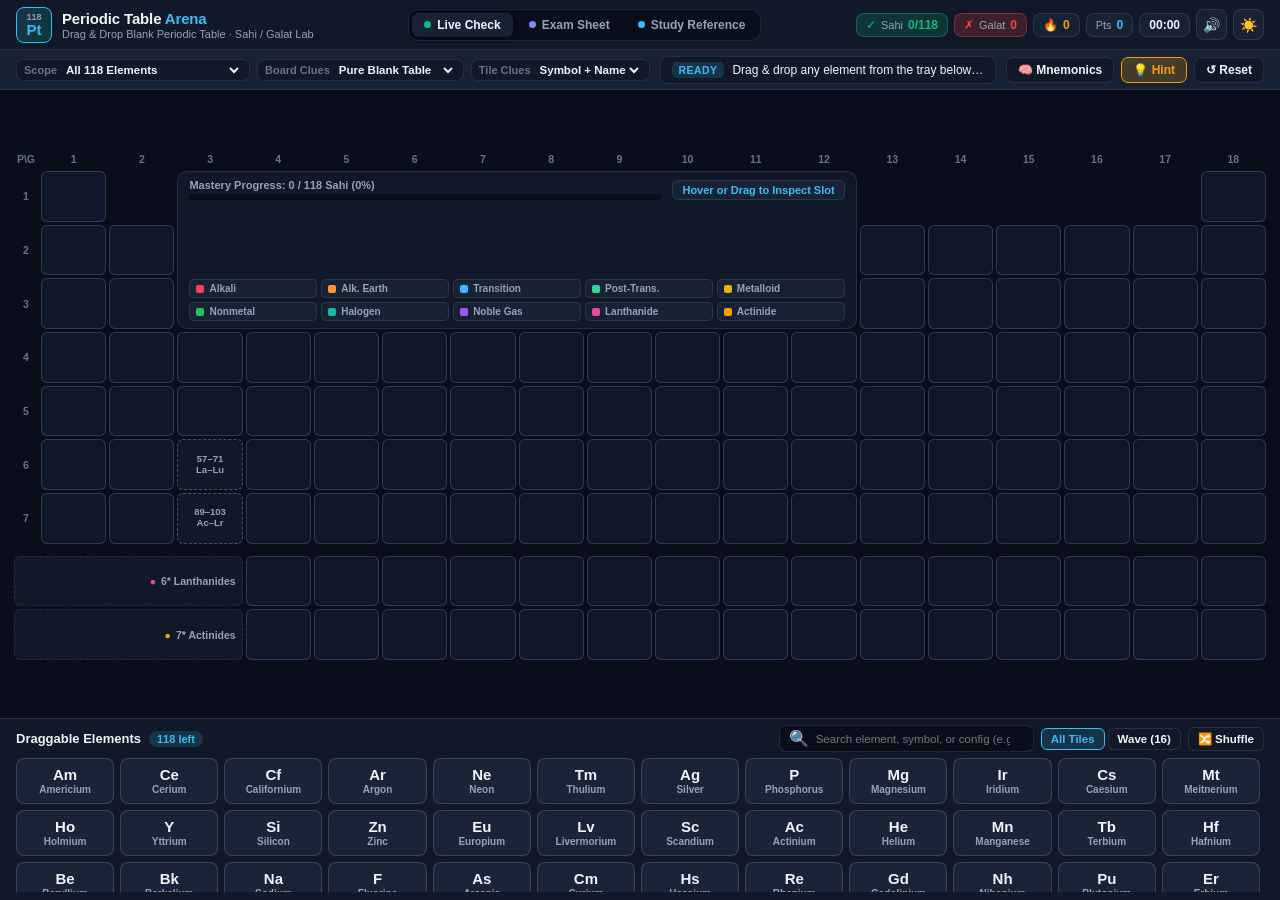
==== index.html @ cbb6634f "Add user-selected B-B-A-B Desi d-block mnemonics trainer and smart hints Co-authored-by: arena-agent" ====
<!DOCTYPE html>
<html lang="en" data-theme="dark">
<head>
  <meta charset="UTF-8" />
  <meta name="viewport" content="width=device-width, initial-scale=1.0" />
  <title>Periodic Table Arena — Drag &amp; Drop Chemistry Lab</title>
  <link rel="stylesheet" href="css/style.css" />
</head>
<body>
  <div class="app-shell">
    <!-- Top Navigation & Live Scoreboard -->
    <header class="topbar">
      <div class="brand">
        <div class="brand-icon" aria-hidden="true">
          <span class="atom-z">118</span>
          <span class="atom-sym">Pt</span>
        </div>
        <div class="brand-copy">
          <h1>Periodic Table <span>Arena</span></h1>
          <p>Drag &amp; Drop Blank Periodic Table · Sahi / Galat Lab</p>
        </div>
      </div>

      <!-- Mode Switcher -->
      <nav class="mode-tabs" role="tablist" aria-label="Game Mode">
        <button class="mode-tab active" data-mode="live" role="tab" aria-selected="true" title="Check Sahi or Galat immediately on every drop">
          <span class="dot live-dot"></span> Live Check
        </button>
        <button class="mode-tab" data-mode="exam" role="tab" aria-selected="false" title="Fill blank table freely first, then check all Sahi &amp; Galat together">
          <span class="dot exam-dot"></span> Exam Sheet
        </button>
        <button class="mode-tab" data-mode="study" role="tab" aria-selected="false" title="Explore complete Periodic Table, states of matter &amp; Bohr models">
          <span class="dot study-dot"></span> Study Reference
        </button>
      </nav>

      <!-- Live Telemetry & Settings -->
      <div class="stats-bar">
        <div class="stat-pill correct-pill" title="Correct placements (Sahi)">
          <span class="stat-icon">✓</span>
          <span class="stat-label">Sahi</span>
          <strong id="statCorrect">0/118</strong>
        </div>

        <button class="stat-pill wrong-pill" id="btnMistakes" type="button" title="Click to view your Galat (wrong) placement log">
          <span class="stat-icon">✗</span>
          <span class="stat-label">Galat</span>
          <strong id="statWrong">0</strong>
        </button>

        <div class="stat-pill streak-pill" title="Consecutive right drops">
          <span class="stat-icon">🔥</span>
          <strong id="statStreak">0</strong>
        </div>

        <div class="stat-pill score-pill" title="Current score">
          <span class="stat-label">Pts</span>
          <strong id="statScore">0</strong>
        </div>

        <div class="stat-pill timer-pill" title="Elapsed time">
          <strong id="statTimer">00:00</strong>
        </div>

        <button class="icon-btn" id="btnSound" type="button" title="Toggle Sound Effects" aria-label="Toggle Sound Effects">
          🔊
        </button>
        <button class="icon-btn" id="btnTheme" type="button" title="Switch Light / Dark Lab Theme" aria-label="Switch Theme">
          ☀️
        </button>
      </div>
    </header>

    <!-- Secondary Control & Sahi/Galat Live Diagnostic Strip -->
    <section class="control-strip" aria-label="Game Controls and Live Feedback">
      <!-- Game Customizers (Hidden in Study Mode) -->
      <div class="controls-left" id="playControls">
        <label class="compact-select">
          <span>Scope</span>
          <select id="scopeSelect">
            <option value="all">All 118 Elements</option>
            <option value="first20">First 20 (Z = 1–20)</option>
            <option value="first36">First 36 (Periods 1–4)</option>
            <option value="sp">s &amp; p Block (Main Group)</option>
            <option value="d">d-Block (Transition)</option>
            <option value="f">f-Block (Lanthanide/Actinide)</option>
          </select>
        </label>

        <label class="compact-select">
          <span>Board Clues</span>
          <select id="boardClueSelect">
            <option value="blank">Pure Blank Table</option>
            <option value="numbers">Show Atomic # (Z)</option>
            <option value="categories">Category Outlines</option>
          </select>
        </label>

        <label class="compact-select">
          <span>Tile Clues</span>
          <select id="tileClueSelect">
            <option value="both">Symbol + Name</option>
            <option value="symbol">Symbol Only</option>
            <option value="name">Name Only</option>
            <option value="config">Electron Config</option>
          </select>
        </label>
      </div>

      <!-- Study Mode Controls (Shown only in Study Mode) -->
      <div class="controls-left hidden" id="studyControls">
        <div class="block-pills" role="group" aria-label="Filter by orbital block">
          <button type="button" class="block-pill active" data-block="all">All Blocks</button>
          <button type="button" class="block-pill" data-block="s">s-block</button>
          <button type="button" class="block-pill" data-block="p">p-block</button>
          <button type="button" class="block-pill" data-block="d">d-block</button>
          <button type="button" class="block-pill" data-block="f">f-block</button>
        </div>

        <div class="temp-control">
          <label for="tempSlider">Temp: <strong id="tempReadout">298 K (25 °C)</strong></label>
          <input type="range" id="tempSlider" min="0" max="6000" value="298" step="10" />
          <button type="button" class="chip-btn" id="btnResetTemp" title="Reset to standard room temperature (298 K)">STP</button>
        </div>
      </div>

      <!-- Live Sahi / Galat Feedback Banner -->
      <div class="feedback-banner neutral" id="feedbackBanner" role="status" aria-live="polite">
        <span class="feedback-badge" id="feedbackBadge">READY</span>
        <span class="feedback-text" id="feedbackText">
          Drag &amp; drop any element from the tray below into its correct slot on the blank Periodic Table!
        </span>
        <button type="button" class="feedback-action hidden" id="btnFeedbackInspect">Inspect Atom ↗</button>
      </div>

      <!-- Action Buttons -->
      <div class="controls-right">
        <button type="button" class="action-btn check-btn hidden" id="btnCheckExam">
          ✓ Check Sahi / Galat <span id="unverifiedCount">(0)</span>
        </button>
        <button type="button" class="action-btn ghost-btn" id="btnMnemonics" title="Open Desi Hinglish Mnemonics Trainer (Shortcut: M)">
          🧠 Mnemonics
        </button>
        <button type="button" class="action-btn hint-btn" id="btnHint" title="Highlight target slot for selected or next element (Shortcut: H)">
          💡 Hint
        </button>
        <button type="button" class="action-btn ghost-btn" id="btnReset" title="Reset current challenge">
          ↺ Reset
        </button>
      </div>
    </section>

    <!-- Main Periodic Table Canvas -->
    <main class="board-wrapper">
      <div class="periodic-scroll">
        <div class="periodic-grid" id="periodicGrid" aria-label="Periodic Table of Elements">
          <!-- Dynamically populated by js/app.js with Group/Period axes, Valley HUD Legend, and 118 element slots -->
        </div>
      </div>
    </main>

    <!-- Bottom Draggable Element Dock -->
    <section class="tray-dock" id="trayDock" aria-label="Draggable Elements Tray">
      <div class="tray-header">
        <div class="tray-title-group">
          <h2>Draggable Elements</h2>
          <span class="remaining-pill" id="remainingCount">118 left</span>
          <span class="selected-indicator hidden" id="selectedTileBanner"></span>
        </div>

        <div class="tray-tools">
          <div class="search-box">
            <span class="search-icon" aria-hidden="true">🔍</span>
            <input
              type="search"
              id="traySearch"
              placeholder="Search element, symbol, or config (e.g. Na, Iron, 3s¹)..."
              autocomplete="off"
            />
          </div>

          <div class="deck-toggle" role="group" aria-label="Tray display mode">
            <button type="button" class="chip-btn active" id="btnDeckAll" title="Show all remaining unplaced tiles">All Tiles</button>
            <button type="button" class="chip-btn" id="btnDeckWave" title="Focus on 16 tiles at a time">Wave (16)</button>
          </div>

          <button type="button" class="chip-btn" id="btnShuffle" title="Shuffle element tiles randomly">
            🔀 Shuffle
          </button>
        </div>
      </div>

      <div class="tray-tiles" id="trayTiles">
        <!-- Draggable element cards rendered here -->
      </div>
    </section>
  </div>

  <!-- Quick Slot Input Popover (when clicking a blank cell directly) -->
  <div class="slot-quick-input hidden" id="slotQuickModal">
    <form id="slotQuickForm" autocomplete="off">
      <div class="quick-header">
        <strong id="slotQuickTitle">Period 1 · Group 1</strong>
        <button type="button" class="close-mini" id="btnCloseQuick" aria-label="Close">×</button>
      </div>
      <div class="quick-row">
        <input type="text" id="slotQuickField" placeholder="Type symbol or name (e.g. Na)" maxlength="20" />
        <button type="submit" class="quick-submit">Place</button>
      </div>
      <small class="quick-hint">Or drag/click any element tile from the tray below</small>
    </form>
  </div>

  <!-- Element Inspector Modal (with SVG Bohr Electron Model) -->
  <div class="modal-backdrop hidden" id="inspectorBackdrop" role="dialog" aria-modal="true" aria-labelledby="inspName">
    <div class="modal-card inspector-card">
      <button type="button" class="modal-close" id="btnCloseInspector" aria-label="Close Inspector">×</button>
      <div class="inspector-grid">
        <div class="bohr-panel">
          <div class="element-hero-badge" id="inspBadge">
            <span class="hero-z" id="inspZ">11</span>
            <strong class="hero-sym" id="inspSym">Na</strong>
            <span class="hero-mass" id="inspMass">22.990</span>
          </div>
          <div class="bohr-svg-wrap" id="bohrContainer" aria-label="Bohr Atomic Shell Diagram"></div>
          <div class="shells-pill" id="inspShells">Shells: 2 · 8 · 1</div>
        </div>

        <div class="details-panel">
          <div class="cat-tag" id="inspCategory">Alkali Metal</div>
          <h2 id="inspName">Sodium</h2>
          <p class="insp-fact" id="inspFact"></p>
          <div class="insp-mnem-box hidden" id="inspMnemonic"></div>

          <dl class="specs-grid">
            <div><dt>Atomic Number (Z)</dt><dd id="specZ">11</dd></div>
            <div><dt>Atomic Mass</dt><dd id="specMass">22.990 u</dd></div>
            <div><dt>Period &amp; Group</dt><dd id="specPG">Period 3, Group 1</dd></div>
            <div><dt>Orbital Block</dt><dd id="specBlock">s-block</dd></div>
            <div><dt>Electron Config</dt><dd id="specConfig" class="mono">[Ne] 3s¹</dd></div>
            <div><dt>Standard State</dt><dd id="specPhase">Solid</dd></div>
            <div><dt>Melting / Boiling</dt><dd id="specMeltBoil">371 K / 1156 K</dd></div>
            <div><dt>Electronegativity</dt><dd id="specEN">0.93 · Discovered 1807</dd></div>
          </dl>
        </div>
      </div>
    </div>
  </div>

  <!-- Mistake History Modal ("Galat Sahi Log") -->
  <div class="modal-backdrop hidden" id="mistakesBackdrop" role="dialog" aria-modal="true" aria-labelledby="mistakesTitle">
    <div class="modal-card mistakes-card">
      <button type="button" class="modal-close" id="btnCloseMistakes" aria-label="Close Mistake Log">×</button>
      <h2 id="mistakesTitle">Galat Placement Review Log</h2>
      <p class="modal-sub">Review every wrong attempt alongside the element’s true Periodic Table position.</p>
      <div class="mistakes-list" id="mistakesList"></div>
    </div>
  </div>

  <!-- Challenge Completion Modal -->
  <div class="modal-backdrop hidden" id="winBackdrop" role="dialog" aria-modal="true" aria-labelledby="winTitle">
    <div class="modal-card win-card">
      <button type="button" class="modal-close" id="btnCloseWin" aria-label="Close Summary">×</button>
      <div class="win-badge">🏆 CHALLENGE COMPLETE!</div>
      <h2 id="winTitle">Shandar! Periodic Table Mastered!</h2>
      <p class="modal-sub" id="winSubtitle">You placed every single target element accurately.</p>
      <div class="win-metrics">
        <div><span>Final Score</span><strong id="winScore">0</strong></div>
        <div><span>Accuracy</span><strong id="winAccuracy">100%</strong></div>
        <div><span>Sahi / Galat</span><strong id="winRatio">20 / 0</strong></div>
        <div><span>Time Taken</span><strong id="winTime">01:24</strong></div>
      </div>
      <div class="win-actions">
        <button type="button" class="action-btn check-btn" id="btnPlayAgain">↻ Play Again</button>
        <button type="button" class="action-btn ghost-btn" id="btnExploreAfterWin">🔬 Explore in Study Mode</button>
      </div>
    </div>
  </div>

  <!-- Desi Mnemonics Trainer Modal -->
  <div class="modal-backdrop hidden" id="mnemonicsBackdrop" role="dialog" aria-modal="true" aria-labelledby="mnemonicsTitle">
    <div class="modal-card mnemonics-card">
      <button type="button" class="modal-close" id="btnCloseMnemonics" aria-label="Close Mnemonics">×</button>
      <div class="mnem-header">
        <div>
          <h2 id="mnemonicsTitle" style="margin:0;font-size:20px">🧠 Desi Periodic Table Mnemonics</h2>
          <p class="modal-sub" style="margin:3px 0 0">Click any chip to inspect its Bohr model, or toggle Self-Test to quiz symbols word-by-word!</p>
        </div>
        <div class="mnem-header-actions">
          <button type="button" class="chip-btn" id="btnMnemSelfTest" title="Hide symbols and click chips to flip &amp; test yourself!">
            🙈 Self-Test
          </button>
          <button type="button" class="action-btn check-btn" id="btnPracticeBlock">🎯 Practice d-Block Now</button>
        </div>
      </div>

      <div class="mnem-tabs" role="tablist">
        <button type="button" class="block-pill active" data-mnem-tab="d">d-Block (Row-wise 3d–6d)</button>
        <button type="button" class="block-pill" data-mnem-tab="d_groups">d-Block (Column G3–G12)</button>
        <button type="button" class="block-pill" data-mnem-tab="sp">s &amp; p Block (Groups 1–18)</button>
        <button type="button" class="block-pill" data-mnem-tab="f">f-Block (Lanthanide &amp; Actinide)</button>
      </div>

      <div class="mnem-body" id="mnemonicsBody"></div>
    </div>
  </div>

  <script src="js/elements-data.js"></script>
  <script src="js/mnemonics-data.js"></script>
  <script src="js/sound.js"></script>
  <script src="js/app.js"></script>
</body>
</html>
---- css/style.css ----
/* ==========================================================================
   Periodic Table Arena — Modern Scientific Lab Design System
   Supports Dark Lab Theme & Light Classroom Worksheet Theme
   ========================================================================== */

:root,
[data-theme="dark"] {
  --bg-app: #090e1a;
  --bg-surface: #111827;
  --bg-elevated: #182235;
  --bg-slot: #0f172a;
  --bg-slot-hover: #1a2742;
  --bg-slot-locked: rgba(15, 23, 42, 0.42);
  --bg-tile: #192438;
  --bg-tile-hover: #22314c;

  --text-primary: #f1f5f9;
  --text-secondary: #94a3b8;
  --text-muted: #64748b;

  --border-subtle: rgba(148, 163, 184, 0.16);
  --border-slot: rgba(148, 163, 184, 0.25);
  --border-strong: rgba(148, 163, 184, 0.42);

  --accent: #38bdf8;
  --accent-soft: rgba(56, 189, 248, 0.16);
  --correct: #10b981;
  --correct-soft: rgba(16, 185, 129, 0.18);
  --wrong: #ef4444;
  --wrong-soft: rgba(239, 68, 68, 0.2);
  --warning: #f59e0b;
  --warning-soft: rgba(245, 158, 11, 0.2);
  --exam: #818cf8;
  --exam-soft: rgba(129, 140, 248, 0.2);

  --shadow-sm: 0 2px 8px rgba(0, 0, 0, 0.28);
  --shadow-lg: 0 20px 50px rgba(0, 0, 0, 0.58);
}

[data-theme="light"] {
  --bg-app: #f1f5f9;
  --bg-surface: #ffffff;
  --bg-elevated: #f8fafc;
  --bg-slot: #ffffff;
  --bg-slot-hover: #e0f2fe;
  --bg-slot-locked: rgba(226, 232, 240, 0.55);
  --bg-tile: #ffffff;
  --bg-tile-hover: #f0f9ff;

  --text-primary: #0f172a;
  --text-secondary: #475569;
  --text-muted: #64748b;

  --border-subtle: rgba(15, 23, 42, 0.1);
  --border-slot: rgba(15, 23, 42, 0.22);
  --border-strong: rgba(15, 23, 42, 0.38);

  --accent: #0284c7;
  --accent-soft: rgba(2, 132, 199, 0.13);
  --correct: #059669;
  --correct-soft: rgba(5, 150, 105, 0.15);
  --wrong: #dc2626;
  --wrong-soft: rgba(220, 38, 38, 0.15);
  --warning: #d97706;
  --warning-soft: rgba(217, 119, 6, 0.16);
  --exam: #4f46e5;
  --exam-soft: rgba(79, 70, 229, 0.14);

  --shadow-sm: 0 2px 6px rgba(15, 23, 42, 0.08);
  --shadow-lg: 0 20px 45px rgba(15, 23, 42, 0.18);
}

/* Category Color Variables */
:root {
  --cat-alkali-metal: #f43f5e;
  --cat-alkaline-earth: #fb923c;
  --cat-transition-metal: #38bdf8;
  --cat-post-transition: #34d399;
  --cat-metalloid: #eab308;
  --cat-nonmetal: #22c55e;
  --cat-halogen: #14b8a6;
  --cat-noble-gas: #a855f7;
  --cat-lanthanide: #ec4899;
  --cat-actinide: #f59e0b;
}

*,
*::before,
*::after {
  box-sizing: border-box;
}

html,
body {
  margin: 0;
  padding: 0;
  height: 100%;
  font-family: -apple-system, BlinkMacSystemFont, "Segoe UI", Roboto, "Helvetica Neue", Arial, sans-serif;
  background: var(--bg-app);
  color: var(--text-primary);
  -webkit-font-smoothing: antialiased;
}

button,
select,
input {
  font-family: inherit;
  color: inherit;
}

.hidden {
  display: none !important;
}

.mono {
  font-family: "SF Mono", "Cascadia Code", "Fira Code", Consolas, monospace;
}

/* ==========================================================================
   Main App Viewport Shell (Fits 100vh cleanly on Desktop)
   ========================================================================== */

.app-shell {
  display: flex;
  flex-direction: column;
  height: 100vh;
  max-height: 100vh;
  overflow: hidden;
}

/* Top Bar */
.topbar {
  display: flex;
  align-items: center;
  justify-content: space-between;
  gap: 12px;
  padding: 6px 16px;
  background: var(--bg-surface);
  border-bottom: 1px solid var(--border-subtle);
  flex-shrink: 0;
  min-height: 50px;
}

.brand {
  display: flex;
  align-items: center;
  gap: 10px;
}

.brand-icon {
  width: 36px;
  height: 36px;
  border-radius: 8px;
  background: linear-gradient(135deg, var(--accent-soft), rgba(16, 185, 129, 0.2));
  border: 1px solid var(--accent);
  display: flex;
  flex-direction: column;
  align-items: center;
  justify-content: center;
  line-height: 1;
  flex-shrink: 0;
}

.brand-icon .atom-z {
  font-size: 9px;
  color: var(--text-secondary);
  font-weight: 700;
}

.brand-icon .atom-sym {
  font-size: 15px;
  font-weight: 800;
  color: var(--accent);
}

.brand-copy h1 {
  margin: 0;
  font-size: 15px;
  font-weight: 800;
  letter-spacing: -0.01em;
}

.brand-copy h1 span {
  color: var(--accent);
}

.brand-copy p {
  margin: 1px 0 0;
  font-size: 11px;
  color: var(--text-secondary);
}

/* Mode Tabs */
.mode-tabs {
  display: flex;
  align-items: center;
  gap: 4px;
  background: var(--bg-app);
  padding: 3px;
  border-radius: 10px;
  border: 1px solid var(--border-subtle);
}

.mode-tab {
  display: inline-flex;
  align-items: center;
  gap: 6px;
  padding: 5px 12px;
  font-size: 12px;
  font-weight: 600;
  border: none;
  border-radius: 7px;
  background: transparent;
  color: var(--text-secondary);
  cursor: pointer;
  transition: all 0.16s ease;
  white-space: nowrap;
}

.mode-tab:hover {
  color: var(--text-primary);
}

.mode-tab.active {
  background: var(--bg-elevated);
  color: var(--text-primary);
  box-shadow: var(--shadow-sm);
}

.dot {
  width: 7px;
  height: 7px;
  border-radius: 50%;
}
.live-dot { background: var(--correct); }
.exam-dot { background: var(--exam); }
.study-dot { background: var(--accent); }

/* Stats Pills */
.stats-bar {
  display: flex;
  align-items: center;
  gap: 6px;
}

.stat-pill {
  display: inline-flex;
  align-items: center;
  gap: 5px;
  padding: 4px 9px;
  border-radius: 8px;
  font-size: 12px;
  background: var(--bg-elevated);
  border: 1px solid var(--border-subtle);
  white-space: nowrap;
}

.stat-pill .stat-label {
  color: var(--text-secondary);
  font-size: 11px;
}

.correct-pill {
  border-color: rgba(16, 185, 129, 0.38);
  background: var(--correct-soft);
}
.correct-pill strong,
.correct-pill .stat-icon {
  color: var(--correct);
}

.wrong-pill {
  border-color: rgba(239, 68, 68, 0.38);
  background: var(--wrong-soft);
  cursor: pointer;
  transition: transform 0.14s ease;
}
.wrong-pill:hover {
  transform: translateY(-1px);
}
.wrong-pill strong,
.wrong-pill .stat-icon {
  color: var(--wrong);
}

.streak-pill strong {
  color: var(--warning);
}

.score-pill strong {
  color: var(--accent);
}

.timer-pill strong {
  font-variant-numeric: tabular-nums;
}

.icon-btn {
  width: 31px;
  height: 31px;
  border-radius: 8px;
  border: 1px solid var(--border-subtle);
  background: var(--bg-elevated);
  cursor: pointer;
  display: inline-flex;
  align-items: center;
  justify-content: center;
  font-size: 14px;
  transition: background 0.15s ease, border-color 0.15s ease;
}
.icon-btn:hover {
  background: var(--bg-tile-hover);
  border-color: var(--border-strong);
}

/* ==========================================================================
   Secondary Control & Live Sahi/Galat Strip
   ========================================================================== */

.control-strip {
  display: flex;
  align-items: center;
  justify-content: space-between;
  gap: 10px;
  padding: 5px 16px;
  background: var(--bg-elevated);
  border-bottom: 1px solid var(--border-subtle);
  flex-shrink: 0;
  min-height: 40px;
}

.controls-left,
.controls-right {
  display: flex;
  align-items: center;
  gap: 7px;
  flex-shrink: 0;
}

.compact-select {
  display: inline-flex;
  align-items: center;
  gap: 5px;
  background: var(--bg-surface);
  border: 1px solid var(--border-subtle);
  border-radius: 7px;
  padding: 3px 7px;
  font-size: 11px;
}

.compact-select span {
  color: var(--text-muted);
  font-weight: 600;
}

.compact-select select {
  background: var(--bg-surface);
  color: var(--text-primary);
  border: none;
  font-size: 11.5px;
  font-weight: 600;
  outline: none;
  cursor: pointer;
}

.block-pills {
  display: flex;
  gap: 4px;
}

.block-pill,
.chip-btn {
  padding: 4px 9px;
  font-size: 11.5px;
  font-weight: 600;
  border-radius: 6px;
  border: 1px solid var(--border-subtle);
  background: var(--bg-surface);
  cursor: pointer;
  transition: all 0.14s ease;
  white-space: nowrap;
}

.block-pill:hover,
.chip-btn:hover {
  border-color: var(--border-strong);
}

.block-pill.active,
.chip-btn.active {
  background: var(--accent-soft);
  border-color: var(--accent);
  color: var(--accent);
}

.temp-control {
  display: inline-flex;
  align-items: center;
  gap: 8px;
  font-size: 11.5px;
  padding: 2px 8px;
  background: var(--bg-surface);
  border: 1px solid var(--border-subtle);
  border-radius: 7px;
}

.temp-control input[type="range"] {
  width: 110px;
  accent-color: var(--accent);
  cursor: pointer;
}

/* Live Sahi / Galat Feedback Banner */
.feedback-banner {
  flex: 1;
  min-width: 0;
  display: flex;
  align-items: center;
  gap: 8px;
  padding: 5px 11px;
  border-radius: 8px;
  font-size: 12px;
  border: 1px solid var(--border-subtle);
  background: var(--bg-surface);
  transition: background 0.2s ease, border-color 0.2s ease;
}

.feedback-banner.correct {
  background: var(--correct-soft);
  border-color: var(--correct);
}

.feedback-banner.wrong {
  background: var(--wrong-soft);
  border-color: var(--wrong);
}

.feedback-banner.hint {
  background: var(--warning-soft);
  border-color: var(--warning);
}

.feedback-badge {
  font-size: 10.5px;
  font-weight: 800;
  letter-spacing: 0.04em;
  padding: 2px 7px;
  border-radius: 5px;
  background: var(--accent-soft);
  color: var(--accent);
  flex-shrink: 0;
}

.feedback-banner.correct .feedback-badge {
  background: var(--correct);
  color: #ffffff;
}

.feedback-banner.wrong .feedback-badge {
  background: var(--wrong);
  color: #ffffff;
}

.feedback-banner.hint .feedback-badge {
  background: var(--warning);
  color: #111827;
}

.feedback-text {
  overflow: hidden;
  text-overflow: ellipsis;
  white-space: nowrap;
  font-weight: 500;
}

.feedback-action {
  margin-left: auto;
  padding: 2px 8px;
  border-radius: 5px;
  border: 1px solid var(--border-strong);
  background: var(--bg-surface);
  font-size: 11px;
  font-weight: 600;
  cursor: pointer;
  flex-shrink: 0;
}

.action-btn {
  padding: 5px 11px;
  font-size: 12px;
  font-weight: 700;
  border-radius: 7px;
  border: 1px solid transparent;
  cursor: pointer;
  transition: all 0.15s ease;
  white-space: nowrap;
}

.check-btn {
  background: var(--correct);
  color: #ffffff;
}
.check-btn:hover {
  filter: brightness(1.08);
}

.hint-btn {
  background: var(--warning-soft);
  border-color: var(--warning);
  color: var(--warning);
}
.hint-btn:hover {
  background: var(--warning);
  color: #0f172a;
}

.ghost-btn {
  background: var(--bg-surface);
  border-color: var(--border-subtle);
  color: var(--text-primary);
}
.ghost-btn:hover {
  border-color: var(--border-strong);
}

/* ==========================================================================
   Main Periodic Table Grid (19 columns: 1 Period col + 18 Group cols)
   ========================================================================== */

.board-wrapper {
  flex: 1 1 auto;
  min-height: 0;
  display: flex;
  align-items: center;
  justify-content: center;
  padding: 6px 14px 4px;
  overflow: auto;
}

.periodic-scroll {
  width: 100%;
  max-width: 1460px;
  height: 100%;
  display: flex;
  align-items: center;
  justify-content: center;
}

.periodic-grid {
  width: 100%;
  display: grid;
  grid-template-columns: 24px repeat(18, minmax(46px, 1fr));
  grid-template-rows:
    18px
    repeat(7, minmax(36px, 1fr))
    6px
    repeat(2, minmax(36px, 1fr));
  gap: 3px;
  height: min(100%, 510px);
  user-select: none;
}

/* Group & Period Headers */
.axis-group {
  display: flex;
  align-items: center;
  justify-content: center;
  font-size: 10.5px;
  font-weight: 700;
  color: var(--text-muted);
  border-radius: 4px;
  transition: color 0.15s, background 0.15s;
}

.axis-group.active-axis,
.axis-period.active-axis {
  color: var(--accent);
  background: var(--accent-soft);
}

.axis-period {
  display: flex;
  align-items: center;
  justify-content: center;
  font-size: 10.5px;
  font-weight: 700;
  color: var(--text-muted);
  border-radius: 4px;
}

.fblock-label {
  display: flex;
  align-items: center;
  justify-content: flex-end;
  padding-right: 6px;
  gap: 5px;
  font-size: 10.5px;
  font-weight: 700;
  color: var(--text-secondary);
  border-radius: 6px;
  background: var(--bg-surface);
  border: 1px dashed var(--border-subtle);
}

.bridge-cell {
  display: flex;
  flex-direction: column;
  align-items: center;
  justify-content: center;
  border-radius: 6px;
  border: 1px dashed var(--border-strong);
  background: var(--bg-surface);
  font-size: 9.5px;
  font-weight: 700;
  color: var(--text-secondary);
  cursor: pointer;
  line-height: 1.15;
  transition: border-color 0.15s, background 0.15s;
}

.bridge-cell:hover,
.bridge-cell.drag-over {
  border-color: var(--warning);
  background: var(--warning-soft);
  color: var(--warning);
}

/* Valley HUD inside Upper Periodic Table Open Space (Cols 4..13, Rows 2..4) */
.valley-hud {
  grid-column: 4 / 14;
  grid-row: 2 / 5;
  display: flex;
  flex-direction: column;
  justify-content: space-between;
  padding: 7px 11px;
  border-radius: 10px;
  background: var(--bg-surface);
  border: 1px solid var(--border-subtle);
  overflow: hidden;
}

.valley-top {
  display: flex;
  align-items: center;
  justify-content: space-between;
  gap: 10px;
}

.progress-wrap {
  flex: 1;
  display: flex;
  flex-direction: column;
  gap: 3px;
}

.progress-meta {
  display: flex;
  justify-content: space-between;
  font-size: 11px;
  font-weight: 700;
  color: var(--text-secondary);
}

.progress-track {
  height: 6px;
  border-radius: 999px;
  background: var(--bg-app);
  overflow: hidden;
}

.progress-fill {
  height: 100%;
  width: 0%;
  background: linear-gradient(90deg, var(--accent), var(--correct));
  border-radius: 999px;
  transition: width 0.3s ease;
}

.hover-coord-box {
  padding: 3px 9px;
  border-radius: 6px;
  background: var(--bg-elevated);
  border: 1px solid var(--border-subtle);
  font-size: 11px;
  font-weight: 700;
  color: var(--accent);
  white-space: nowrap;
}

.legend-grid {
  display: grid;
  grid-template-columns: repeat(5, minmax(0, 1fr));
  gap: 4px;
}

.legend-item {
  display: flex;
  align-items: center;
  gap: 5px;
  padding: 3px 6px;
  border-radius: 5px;
  border: 1px solid var(--border-subtle);
  background: var(--bg-elevated);
  font-size: 10px;
  font-weight: 600;
  color: var(--text-secondary);
  cursor: pointer;
  overflow: hidden;
  white-space: nowrap;
  text-overflow: ellipsis;
  transition: all 0.14s ease;
}

.legend-item:hover {
  color: var(--text-primary);
  border-color: var(--border-strong);
}

.legend-item.active {
  color: var(--text-primary);
  border-color: var(--accent);
  background: var(--accent-soft);
}

.legend-swatch {
  width: 8px;
  height: 8px;
  border-radius: 2px;
  flex-shrink: 0;
}

/* ==========================================================================
   Individual Periodic Table Cell States
   ========================================================================== */

.pt-cell {
  position: relative;
  border-radius: 6px;
  border: 1px solid var(--border-slot);
  background: var(--bg-slot);
  display: flex;
  flex-direction: column;
  align-items: center;
  justify-content: center;
  padding: 2px 3px;
  cursor: pointer;
  overflow: hidden;
  transition: transform 0.13s ease, border-color 0.15s ease, background 0.15s ease, box-shadow 0.15s ease;
}

.pt-cell:hover {
  border-color: var(--accent);
  background: var(--bg-slot-hover);
  z-index: 2;
}

/* Out-of-scope cells when practicing e.g. First 20 elements */
.pt-cell.out-of-scope {
  background: var(--bg-slot-locked);
  border-style: dashed;
  border-color: var(--border-subtle);
  opacity: 0.42;
  cursor: default;
}
.pt-cell.out-of-scope:hover {
  transform: none;
  border-color: var(--border-subtle);
}

/* Dimmed state when filtering categories/blocks */
.pt-cell.dimmed {
  opacity: 0.2;
}

/* Blank slot subtle clues */
.slot-clue-z {
  position: absolute;
  top: 2px;
  left: 4px;
  font-size: 9px;
  font-weight: 700;
  color: var(--text-muted);
  line-height: 1;
}

.slot-coord-hint {
  font-size: 8.5px;
  color: transparent;
  font-weight: 600;
  transition: color 0.12s ease;
  pointer-events: none;
}

.pt-cell.empty:hover .slot-coord-hint,
.pt-cell.empty.drag-over .slot-coord-hint {
  color: var(--accent);
}

.pt-cell.cat-hint {
  border-width: 1.5px;
  border-color: color-mix(in srgb, var(--cell-cat-color) 62%, transparent);
}

/* Active Drag-Over & Selected Target Highlight */
.pt-cell.drag-over,
.pt-cell.slot-selected {
  border-color: var(--accent) !important;
  background: var(--accent-soft) !important;
  box-shadow: 0 0 0 2px var(--accent);
  transform: scale(1.06);
  z-index: 6;
}

/* Hint Pulsing Target Beacon */
.pt-cell.hint-target {
  border-color: var(--warning) !important;
  background: var(--warning-soft) !important;
  animation: hintPulse 1.15s ease-in-out infinite;
  z-index: 7;
}

/* Solved / Study Revealed Element Card inside Cell */
.pt-cell.solved,
.pt-cell.study-cell {
  background: color-mix(in srgb, var(--cell-cat-color) 18%, var(--bg-surface));
  border-color: color-mix(in srgb, var(--cell-cat-color) 72%, transparent);
}

.pt-cell.solved.just-solved {
  animation: correctPop 0.42s cubic-bezier(0.22, 1, 0.36, 1);
}

/* Instant Wrong Drop Flash on Cell */
.pt-cell.wrong-flash {
  background: var(--wrong-soft) !important;
  border-color: var(--wrong) !important;
  box-shadow: 0 0 0 2px var(--wrong);
  animation: wrongShake 0.42s ease;
  z-index: 8;
}

/* Exam Mode Unchecked Placement */
.pt-cell.exam-placed {
  background: var(--exam-soft);
  border: 1.5px solid var(--exam);
}

/* Exam Mode Checked WRONG ("Galat") State */
.pt-cell.exam-wrong {
  background: var(--wrong-soft);
  border: 1.5px solid var(--wrong);
  animation: wrongShake 0.4s ease;
}

/* Cell Inner Typography */
.cell-top {
  width: 100%;
  display: flex;
  align-items: center;
  justify-content: space-between;
  font-size: 8.5px;
  font-weight: 700;
  color: var(--text-secondary);
  line-height: 1;
}

.status-mark {
  font-size: 9px;
  font-weight: 900;
}
.status-mark.sahi { color: var(--correct); }
.status-mark.galat { color: var(--wrong); }

.cell-sym {
  font-size: clamp(12px, 1.15vw, 16px);
  font-weight: 800;
  line-height: 1.08;
  letter-spacing: -0.02em;
  color: var(--text-primary);
}

.cell-name {
  max-width: 100%;
  font-size: 8px;
  font-weight: 600;
  color: var(--text-secondary);
  overflow: hidden;
  text-overflow: ellipsis;
  white-space: nowrap;
  line-height: 1.1;
}

/* Remove mini button on Exam Mode placed cells */
.cell-remove-btn {
  position: absolute;
  top: 1px;
  right: 2px;
  padding: 0 3px;
  border: none;
  border-radius: 3px;
  background: rgba(15, 23, 42, 0.55);
  color: #f8fafc;
  font-size: 9.5px;
  line-height: 1.2;
  cursor: pointer;
  opacity: 0;
  transition: opacity 0.12s;
}

.pt-cell.exam-placed:hover .cell-remove-btn,
.pt-cell.exam-wrong:hover .cell-remove-btn {
  opacity: 1;
}

/* Phase Badge in Study Temperature Simulator */
.phase-dot {
  width: 6px;
  height: 6px;
  border-radius: 50%;
  display: inline-block;
}
.phase-solid { background: #94a3b8; }
.phase-liquid { background: #38bdf8; }
.phase-gas { background: #fb7185; }

/* ==========================================================================
   Bottom Draggable Element Dock
   ========================================================================== */

.tray-dock {
  flex: 0 0 182px;
  display: flex;
  flex-direction: column;
  background: var(--bg-surface);
  border-top: 1px solid var(--border-subtle);
  padding: 6px 16px 8px;
  min-height: 0;
}

.tray-header {
  display: flex;
  align-items: center;
  justify-content: space-between;
  gap: 10px;
  margin-bottom: 6px;
  flex-shrink: 0;
}

.tray-title-group {
  display: flex;
  align-items: center;
  gap: 8px;
  flex-wrap: wrap;
}

.tray-title-group h2 {
  margin: 0;
  font-size: 13px;
  font-weight: 800;
}

.remaining-pill {
  padding: 2px 8px;
  border-radius: 999px;
  font-size: 11px;
  font-weight: 700;
  background: var(--accent-soft);
  color: var(--accent);
}

.selected-indicator {
  padding: 2px 9px;
  border-radius: 6px;
  font-size: 11px;
  font-weight: 700;
  background: var(--warning-soft);
  color: var(--warning);
  border: 1px solid var(--warning);
}

.tray-tools {
  display: flex;
  align-items: center;
  gap: 7px;
}

.search-box {
  display: flex;
  align-items: center;
  gap: 5px;
  padding: 3px 9px;
  border-radius: 7px;
  background: var(--bg-app);
  border: 1px solid var(--border-subtle);
  width: 255px;
}

.search-box input {
  width: 100%;
  background: transparent;
  border: none;
  outline: none;
  font-size: 11.5px;
}

.deck-toggle {
  display: flex;
  gap: 3px;
}

.tray-tiles {
  flex: 1;
  overflow-y: auto;
  display: grid;
  grid-template-columns: repeat(auto-fill, minmax(96px, 1fr));
  grid-auto-rows: 46px;
  gap: 6px;
  padding-right: 4px;
  align-content: start;
}

/* Draggable Element Card */
.el-tile {
  position: relative;
  display: flex;
  flex-direction: column;
  align-items: center;
  justify-content: center;
  padding: 4px 6px;
  border-radius: 8px;
  background: var(--bg-tile);
  border: 1px solid var(--border-slot);
  cursor: grab;
  user-select: none;
  transition: transform 0.13s ease, border-color 0.14s ease, background 0.14s ease, box-shadow 0.14s ease;
}

.el-tile:hover {
  background: var(--bg-tile-hover);
  border-color: var(--accent);
  transform: translateY(-2px);
  box-shadow: var(--shadow-sm);
}

.el-tile:active {
  cursor: grabbing;
}

.el-tile.dragging {
  opacity: 0.4;
  transform: scale(0.95);
}

.el-tile.selected {
  border-color: var(--warning);
  background: var(--warning-soft);
  box-shadow: 0 0 0 2px var(--warning);
}

.tile-sym {
  font-size: 15px;
  font-weight: 800;
  line-height: 1.1;
  color: var(--text-primary);
}

.tile-sub {
  max-width: 100%;
  font-size: 10px;
  font-weight: 600;
  color: var(--text-secondary);
  overflow: hidden;
  text-overflow: ellipsis;
  white-space: nowrap;
}

/* Floating Touch Drag Ghost */
.touch-drag-ghost {
  position: fixed;
  pointer-events: none;
  z-index: 9999;
  width: 84px;
  height: 52px;
  border-radius: 10px;
  background: var(--bg-elevated);
  border: 2px solid var(--accent);
  box-shadow: var(--shadow-lg);
  display: flex;
  flex-direction: column;
  align-items: center;
  justify-content: center;
  transform: translate(-50%, -115%);
}

/* ==========================================================================
   Quick Slot Popover & Modals
   ========================================================================== */

.slot-quick-input {
  position: fixed;
  z-index: 50;
  width: 240px;
  padding: 10px;
  border-radius: 10px;
  background: var(--bg-surface);
  border: 1px solid var(--accent);
  box-shadow: var(--shadow-lg);
}

.quick-header {
  display: flex;
  justify-content: space-between;
  align-items: center;
  font-size: 11.5px;
  color: var(--accent);
  margin-bottom: 6px;
}

.close-mini {
  background: none;
  border: none;
  font-size: 16px;
  cursor: pointer;
  color: var(--text-secondary);
}

.quick-row {
  display: flex;
  gap: 5px;
}

.quick-row input {
  flex: 1;
  min-width: 0;
  padding: 5px 8px;
  border-radius: 6px;
  border: 1px solid var(--border-strong);
  background: var(--bg-app);
  font-size: 12px;
  outline: none;
}

.quick-submit {
  padding: 5px 10px;
  border-radius: 6px;
  border: none;
  background: var(--accent);
  color: #090e1a;
  font-size: 12px;
  font-weight: 700;
  cursor: pointer;
}

.quick-hint {
  display: block;
  margin-top: 5px;
  font-size: 10px;
  color: var(--text-muted);
}

/* Full Modals */
.modal-backdrop {
  position: fixed;
  inset: 0;
  z-index: 100;
  background: rgba(5, 10, 20, 0.72);
  backdrop-filter: blur(4px);
  display: flex;
  align-items: center;
  justify-content: center;
  padding: 16px;
}

.modal-card {
  position: relative;
  width: 100%;
  max-width: 680px;
  border-radius: 16px;
  background: var(--bg-surface);
  border: 1px solid var(--border-strong);
  box-shadow: var(--shadow-lg);
  padding: 24px;
}

.modal-close {
  position: absolute;
  top: 14px;
  right: 14px;
  width: 32px;
  height: 32px;
  border-radius: 8px;
  border: 1px solid var(--border-subtle);
  background: var(--bg-elevated);
  font-size: 18px;
  cursor: pointer;
}

/* Element Inspector Modal */
.inspector-grid {
  display: grid;
  grid-template-columns: 230px 1fr;
  gap: 22px;
  align-items: center;
}

.bohr-panel {
  display: flex;
  flex-direction: column;
  align-items: center;
  gap: 10px;
}

.element-hero-badge {
  width: 84px;
  height: 84px;
  border-radius: 14px;
  padding: 6px 8px;
  display: flex;
  flex-direction: column;
  justify-content: space-between;
  border: 2px solid var(--accent);
  background: var(--bg-elevated);
}

.hero-z {
  font-size: 11px;
  font-weight: 700;
  color: var(--text-secondary);
}

.hero-sym {
  font-size: 30px;
  font-weight: 900;
  align-self: center;
  line-height: 1;
}

.hero-mass {
  font-size: 10px;
  color: var(--text-secondary);
  align-self: flex-end;
}

.bohr-svg-wrap {
  width: 200px;
  height: 200px;
  display: flex;
  align-items: center;
  justify-content: center;
}

.bohr-orbit-group {
  transform-origin: 100px 100px;
  animation: orbitSpin 20s linear infinite;
}

.shells-pill {
  font-size: 11px;
  font-weight: 700;
  padding: 4px 10px;
  border-radius: 999px;
  background: var(--bg-elevated);
  border: 1px solid var(--border-subtle);
  color: var(--accent);
}

.cat-tag {
  display: inline-block;
  font-size: 11px;
  font-weight: 800;
  text-transform: uppercase;
  letter-spacing: 0.05em;
  padding: 3px 9px;
  border-radius: 6px;
  background: var(--accent-soft);
  color: var(--accent);
}

.details-panel h2 {
  margin: 8px 0 6px;
  font-size: 26px;
  font-weight: 800;
}

.insp-fact {
  margin: 0 0 10px;
  font-size: 13px;
  line-height: 1.5;
  color: var(--text-secondary);
}

.insp-mnem-box {
  margin: 0 0 12px;
  padding: 8px 11px;
  border-radius: 8px;
  background: var(--warning-soft);
  border-left: 3px solid var(--warning);
  font-size: 12px;
  line-height: 1.45;
}

.specs-grid {
  margin: 0;
  display: grid;
  grid-template-columns: repeat(2, minmax(0, 1fr));
  gap: 8px;
}

.specs-grid div {
  padding: 7px 10px;
  border-radius: 8px;
  background: var(--bg-elevated);
  border: 1px solid var(--border-subtle);
}

.specs-grid dt {
  font-size: 10px;
  font-weight: 700;
  text-transform: uppercase;
  color: var(--text-muted);
}

.specs-grid dd {
  margin: 3px 0 0;
  font-size: 12.5px;
  font-weight: 700;
}

/* Mistake Log Modal */
.mistakes-card {
  max-width: 560px;
}

.modal-sub {
  margin: 4px 0 14px;
  font-size: 13px;
  color: var(--text-secondary);
}

.mistakes-list {
  max-height: 340px;
  overflow-y: auto;
  display: flex;
  flex-direction: column;
  gap: 8px;
}

.mistake-item {
  display: flex;
  align-items: center;
  justify-content: space-between;
  gap: 12px;
  padding: 9px 12px;
  border-radius: 9px;
  background: var(--bg-elevated);
  border-left: 3px solid var(--wrong);
  font-size: 12.5px;
}

/* Desi Mnemonics Trainer Modal */
.mnemonics-card {
  max-width: 800px;
}

.mnem-header {
  display: flex;
  align-items: center;
  justify-content: space-between;
  gap: 12px;
  padding-right: 38px;
  margin-bottom: 12px;
}

.mnem-header-actions {
  display: flex;
  align-items: center;
  gap: 7px;
  flex-shrink: 0;
}

.mnem-tabs {
  display: flex;
  flex-wrap: wrap;
  gap: 6px;
  margin-bottom: 12px;
}

.mnem-body {
  max-height: 60vh;
  overflow-y: auto;
  display: flex;
  flex-direction: column;
  gap: 10px;
  padding-right: 4px;
}

.mnem-series-card {
  padding: 12px 14px;
  border-radius: 11px;
  background: var(--bg-elevated);
  border: 1px solid var(--border-subtle);
}

.mnem-series-badge {
  display: inline-block;
  font-size: 11px;
  font-weight: 800;
  color: var(--accent);
  background: var(--accent-soft);
  padding: 2px 8px;
  border-radius: 5px;
  margin-bottom: 6px;
}

.mnem-line {
  margin: 0 0 8px;
  font-size: 14px;
  font-weight: 800;
  color: var(--text-primary);
}

.mnem-pairs {
  display: flex;
  flex-wrap: wrap;
  gap: 5px;
}

.mnem-chip {
  display: inline-flex;
  flex-direction: column;
  align-items: center;
  min-width: 62px;
  padding: 4px 8px;
  border-radius: 7px;
  background: var(--bg-surface);
  border: 1px solid var(--border-slot);
  cursor: pointer;
  transition: border-color 0.14s, transform 0.14s, background 0.14s;
}

.mnem-chip:hover {
  border-color: var(--accent);
  transform: translateY(-1px);
}

.mnem-chip.masked .mnem-chip-sym,
.mnem-chip.masked .mnem-chip-top {
  filter: blur(5px);
  user-select: none;
}

.mnem-chip.revealed {
  border-color: var(--correct);
  background: var(--correct-soft);
}

.mnem-chip-top {
  font-size: 9px;
  color: var(--text-muted);
  font-weight: 700;
}

.mnem-chip-sym {
  font-size: 13px;
  font-weight: 900;
  color: var(--accent);
}

.mnem-chip-word {
  font-size: 10.5px;
  font-weight: 700;
  color: var(--warning);
}

.mnem-note {
  margin: 8px 0 0;
  font-size: 11.5px;
  color: var(--text-secondary);
}

/* Completion Summary Modal */
.win-card {
  max-width: 500px;
  text-align: center;
}

.win-badge {
  display: inline-block;
  padding: 4px 12px;
  border-radius: 999px;
  background: var(--correct-soft);
  color: var(--correct);
  font-size: 12px;
  font-weight: 800;
}

.win-metrics {
  display: grid;
  grid-template-columns: repeat(2, 1fr);
  gap: 10px;
  margin: 18px 0;
}

.win-metrics div {
  padding: 12px;
  border-radius: 10px;
  background: var(--bg-elevated);
  border: 1px solid var(--border-subtle);
}

.win-metrics span {
  display: block;
  font-size: 11px;
  color: var(--text-secondary);
}

.win-metrics strong {
  display: block;
  margin-top: 4px;
  font-size: 20px;
  color: var(--accent);
}

.win-actions {
  display: flex;
  justify-content: center;
  gap: 10px;
}

/* ==========================================================================
   Keyframe Micro-Animations
   ========================================================================== */

@keyframes correctPop {
  0% { transform: scale(0.84); box-shadow: 0 0 0 0 rgba(16, 185, 129, 0.7); }
  55% { transform: scale(1.09); box-shadow: 0 0 0 8px rgba(16, 185, 129, 0); }
  100% { transform: scale(1); }
}

@keyframes wrongShake {
  0%, 100% { transform: translateX(0); }
  20% { transform: translateX(-5px); }
  40% { transform: translateX(5px); }
  60% { transform: translateX(-4px); }
  80% { transform: translateX(4px); }
}

@keyframes hintPulse {
  0%, 100% { box-shadow: 0 0 0 1px var(--warning); transform: scale(1); }
  50% { box-shadow: 0 0 0 5px rgba(245, 158, 11, 0.35); transform: scale(1.06); }
}

@keyframes orbitSpin {
  from { transform: rotate(0deg); }
  to { transform: rotate(360deg); }
}

/* ==========================================================================
   Responsive Breakpoints (Tablet & Mobile)
   ========================================================================== */

@media (max-width: 1120px) {
  .brand-copy p,
  .stat-pill .stat-label {
    display: none;
  }
  .periodic-grid {
    min-width: 920px;
  }
  .periodic-scroll {
    justify-content: flex-start;
  }
}

@media (max-width: 780px) {
  .app-shell {
    height: auto;
    max-height: none;
    overflow: visible;
  }
  .topbar,
  .control-strip,
  .tray-header {
    flex-wrap: wrap;
  }
  .tray-dock {
    flex: 0 0 auto;
    height: 250px;
  }
  .inspector-grid {
    grid-template-columns: 1fr;
  }
}
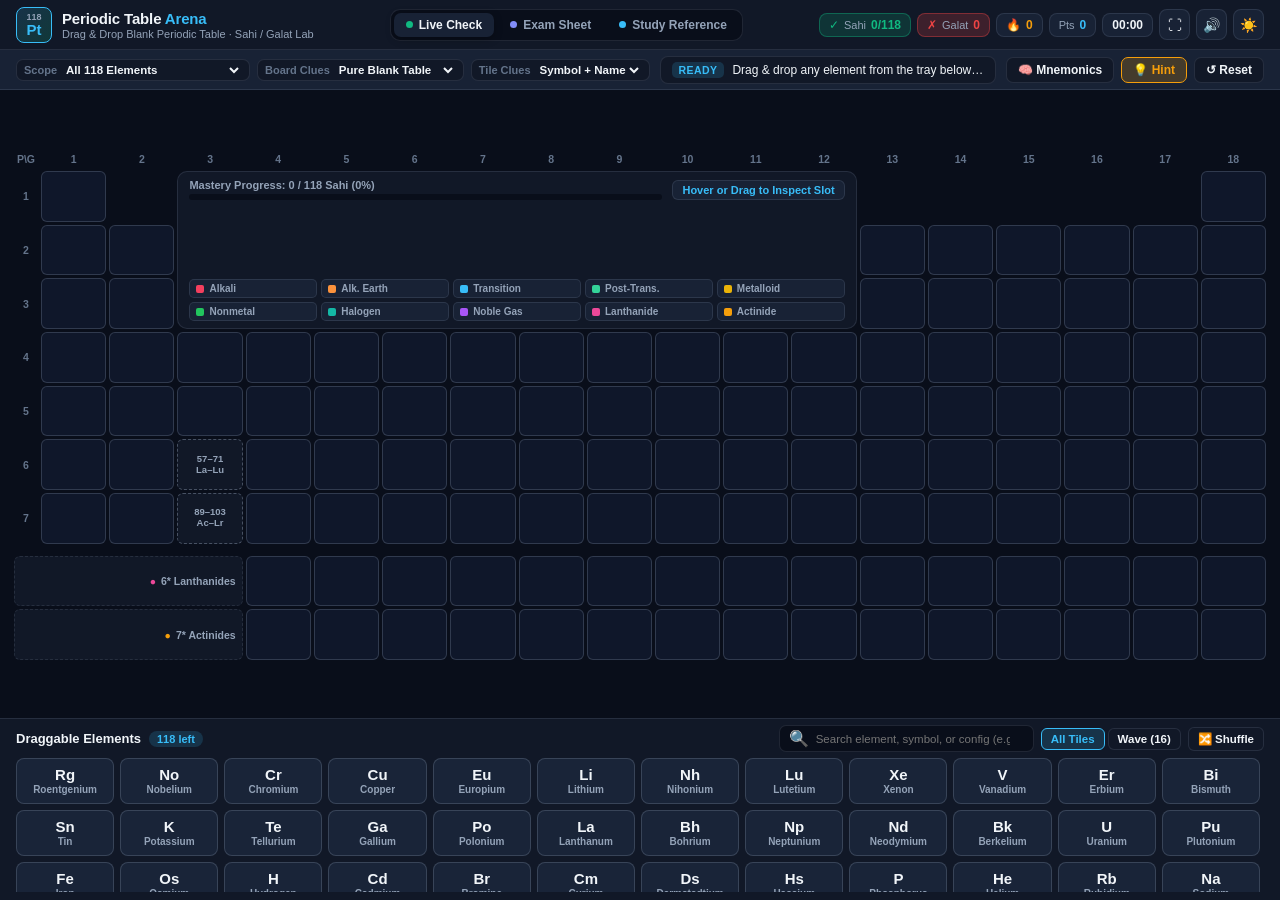
==== commit ef36c4a7: "Optimize UX, responsive layouts, touch gestures, haptics, and PWA for Android & Tablets Co-authored-" ====
--- a/index.html
+++ b/index.html
@@ -2,8 +2,15 @@
 <html lang="en" data-theme="dark">
 <head>
   <meta charset="UTF-8" />
-  <meta name="viewport" content="width=device-width, initial-scale=1.0" />
+  <meta name="viewport" content="width=device-width, initial-scale=1.0, viewport-fit=cover" />
+  <meta name="theme-color" content="#090e1a" id="metaThemeColor" />
+  <meta name="mobile-web-app-capable" content="yes" />
+  <meta name="apple-mobile-web-app-capable" content="yes" />
+  <meta name="apple-mobile-web-app-status-bar-style" content="black-translucent" />
   <title>Periodic Table Arena — Drag &amp; Drop Chemistry Lab</title>
+  <link rel="icon" type="image/svg+xml" href="icons/icon.svg" />
+  <link rel="apple-touch-icon" href="icons/icon.svg" />
+  <link rel="manifest" href="manifest.webmanifest" />
   <link rel="stylesheet" href="css/style.css" />
 </head>
 <body>
@@ -62,7 +69,16 @@
           <strong id="statTimer">00:00</strong>
         </div>
 
-        <button class="icon-btn" id="btnSound" type="button" title="Toggle Sound Effects" aria-label="Toggle Sound Effects">
+        <button class="icon-btn mobile-only-btn" id="btnZoomToggle" type="button" title="Toggle Full Table Overview vs Thumb Zoom" aria-label="Toggle Table Zoom">
+          🗺️
+        </button>
+        <button class="icon-btn mobile-only-btn" id="btnMobileFilters" type="button" title="Open Scope &amp; Clue Settings" aria-label="Toggle Settings">
+          ⚙️
+        </button>
+        <button class="icon-btn" id="btnFullscreen" type="button" title="Fullscreen / Landscape App Mode" aria-label="Toggle Fullscreen">
+          ⛶
+        </button>
+        <button class="icon-btn" id="btnSound" type="button" title="Toggle Sound &amp; Haptics" aria-label="Toggle Sound Effects">
           🔊
         </button>
         <button class="icon-btn" id="btnTheme" type="button" title="Switch Light / Dark Lab Theme" aria-label="Switch Theme">
--- a/css/style.css
+++ b/css/style.css
@@ -88,6 +88,7 @@
 *::before,
 *::after {
   box-sizing: border-box;
+  -webkit-tap-highlight-color: transparent;
 }
 
 html,
@@ -95,6 +96,7 @@
   margin: 0;
   padding: 0;
   height: 100%;
+  overscroll-behavior: none;
   font-family: -apple-system, BlinkMacSystemFont, "Segoe UI", Roboto, "Helvetica Neue", Arial, sans-serif;
   background: var(--bg-app);
   color: var(--text-primary);
@@ -106,6 +108,11 @@
 input {
   font-family: inherit;
   color: inherit;
+  touch-action: manipulation;
+}
+
+.mobile-only-btn {
+  display: none !important;
 }
 
 .hidden {
@@ -124,7 +131,12 @@
   display: flex;
   flex-direction: column;
   height: 100vh;
+  height: 100dvh;
   max-height: 100vh;
+  max-height: 100dvh;
+  padding-top: env(safe-area-inset-top, 0px);
+  padding-left: env(safe-area-inset-left, 0px);
+  padding-right: env(safe-area-inset-right, 0px);
   overflow: hidden;
 }
 
@@ -535,6 +547,8 @@
   justify-content: center;
   padding: 6px 14px 4px;
   overflow: auto;
+  -webkit-overflow-scrolling: touch;
+  overscroll-behavior: contain;
 }
 
 .periodic-scroll {
@@ -933,7 +947,7 @@
   flex-direction: column;
   background: var(--bg-surface);
   border-top: 1px solid var(--border-subtle);
-  padding: 6px 16px 8px;
+  padding: 6px 16px calc(8px + env(safe-area-inset-bottom, 0px));
   min-height: 0;
 }
 
@@ -1175,6 +1189,10 @@
   position: relative;
   width: 100%;
   max-width: 680px;
+  max-height: 90vh;
+  max-height: 90dvh;
+  overflow-y: auto;
+  -webkit-overflow-scrolling: touch;
   border-radius: 16px;
   background: var(--bg-surface);
   border: 1px solid var(--border-strong);
@@ -1556,38 +1574,377 @@
 }
 
 /* ==========================================================================
-   Responsive Breakpoints (Tablet & Mobile)
+   Responsive Breakpoints — Tablet (iPad / Android Tab) & Android Phone
    ========================================================================== */
 
-@media (max-width: 1120px) {
+/* Touch-First Enhancements for Tablets & Android Phones */
+@media (pointer: coarse) {
+  .icon-btn {
+    width: 36px;
+    height: 36px;
+    font-size: 15px;
+  }
+  .el-tile {
+    min-height: 46px;
+  }
+  .pt-cell.exam-placed .cell-remove-btn,
+  .pt-cell.exam-wrong .cell-remove-btn {
+    opacity: 0.92;
+    font-size: 11px;
+    padding: 1px 5px;
+  }
+  .touch-drag-ghost {
+    width: 92px;
+    height: 58px;
+    transform: translate(-50%, -135%);
+  }
+}
+
+/* Tablet Landscape & Compact Laptop (720px – 1160px):
+   Fits ALL 18 Periodic Table columns cleanly without horizontal scroll! */
+@media (max-width: 1160px) {
   .brand-copy p,
   .stat-pill .stat-label {
     display: none;
   }
+
+  .topbar {
+    padding: 6px 10px;
+    gap: 8px;
+  }
+
+  .control-strip {
+    flex-wrap: wrap;
+    padding: 5px 10px;
+    gap: 6px;
+  }
+
   .periodic-grid {
-    min-width: 920px;
-  }
+    grid-template-columns: 18px repeat(18, minmax(0, 1fr));
+    gap: 2.5px;
+    min-width: 0;
+  }
+
+  .cell-name {
+    font-size: 7px;
+  }
+
+  .legend-grid {
+    grid-template-columns: repeat(5, minmax(0, 1fr));
+    gap: 3px;
+  }
+
+  .legend-item {
+    font-size: 9px;
+    padding: 2px 4px;
+  }
+}
+
+/* Tablet Portrait (720px – 920px): Extra generous bottom multi-row touch dock */
+@media (min-width: 720px) and (max-width: 920px) and (min-height: 820px) {
+  .periodic-grid {
+    height: min(100%, 470px);
+  }
+  .tray-dock {
+    flex: 0 0 250px;
+  }
+  .tray-tiles {
+    grid-template-columns: repeat(auto-fill, minmax(104px, 1fr));
+    grid-auto-rows: 50px;
+  }
+}
+
+/* Android Portrait Phones (< 720px):
+   Fixed 100dvh app shell, collapsible filter bar, 2D pan/fit Periodic Table + horizontal thumb rail */
+@media (max-width: 719px) {
+  .mobile-only-btn {
+    display: inline-flex !important;
+  }
+
+  .topbar {
+    flex-wrap: wrap;
+    padding: 6px 10px;
+    gap: 6px;
+  }
+
+  .brand-copy h1 {
+    font-size: 13.5px;
+  }
+
+  .brand-icon {
+    width: 30px;
+    height: 30px;
+  }
+
+  .mode-tabs {
+    order: 3;
+    width: 100%;
+    justify-content: space-between;
+  }
+
+  .mode-tab {
+    flex: 1;
+    justify-content: center;
+    padding: 6px 6px;
+    font-size: 11.5px;
+  }
+
+  .stats-bar {
+    gap: 4px;
+    margin-left: auto;
+  }
+
+  .stat-pill {
+    padding: 4px 6px;
+    font-size: 11px;
+  }
+
+  .timer-pill,
+  .score-pill {
+    display: none;
+  }
+
+  /* Collapsible mobile settings drawer inside control-strip */
+  .control-strip {
+    padding: 5px 10px;
+    gap: 6px;
+  }
+
+  .controls-left {
+    display: none;
+    width: 100%;
+    flex-wrap: wrap;
+    order: 4;
+    padding-top: 4px;
+    border-top: 1px solid var(--border-subtle);
+  }
+
+  .controls-left.mobile-open {
+    display: flex;
+  }
+
+  .feedback-banner {
+    flex: 1 1 60%;
+    padding: 5px 8px;
+    font-size: 11px;
+  }
+
+  .feedback-text {
+    white-space: normal;
+    display: -webkit-box;
+    -webkit-line-clamp: 2;
+    -webkit-box-orient: vertical;
+  }
+
+  #btnMnemonics {
+    padding: 5px 8px;
+    font-size: 11px;
+  }
+
+  /* Board: Thumb-Zoom default (780px smooth pan) OR Full Map Overview (.mobile-fit) */
+  .board-wrapper {
+    align-items: flex-start;
+    justify-content: flex-start;
+    padding: 6px 8px;
+  }
+
   .periodic-scroll {
+    width: auto;
+    height: auto;
+    min-height: 100%;
+    align-items: flex-start;
     justify-content: flex-start;
   }
-}
-
-@media (max-width: 780px) {
-  .app-shell {
+
+  .periodic-grid {
+    width: 780px;
+    min-width: 780px;
     height: auto;
-    max-height: none;
-    overflow: visible;
-  }
-  .topbar,
-  .control-strip,
-  .tray-header {
-    flex-wrap: wrap;
-  }
+    grid-template-columns: 20px repeat(18, minmax(40px, 1fr));
+    grid-template-rows:
+      16px
+      repeat(7, 42px)
+      6px
+      repeat(2, 42px);
+    gap: 3px;
+  }
+
+  /* Full 18-column Fit Overview toggle on mobile */
+  .periodic-grid.mobile-fit {
+    width: calc(100vw - 16px);
+    min-width: 0;
+    grid-template-columns: 12px repeat(18, minmax(0, 1fr));
+    grid-template-rows:
+      14px
+      repeat(7, 30px)
+      4px
+      repeat(2, 30px);
+    gap: 1.5px;
+  }
+
+  .periodic-grid.mobile-fit .cell-sym {
+    font-size: 9px;
+  }
+
+  .periodic-grid.mobile-fit .cell-name,
+  .periodic-grid.mobile-fit .cell-top,
+  .periodic-grid.mobile-fit .hover-coord-box {
+    display: none;
+  }
+
+  .periodic-grid.mobile-fit .valley-hud {
+    padding: 3px 5px;
+  }
+
+  .periodic-grid.mobile-fit .legend-item {
+    font-size: 7px;
+    padding: 1px 2px;
+  }
+
+  /* Thumb-Friendly Horizontal Swipe Dock at Bottom */
   .tray-dock {
     flex: 0 0 auto;
-    height: 250px;
-  }
+    padding: 6px 10px calc(8px + env(safe-area-inset-bottom, 0px));
+  }
+
+  .tray-header {
+    gap: 6px;
+    margin-bottom: 6px;
+  }
+
+  .tray-tools {
+    width: 100%;
+    gap: 5px;
+  }
+
+  .search-box {
+    flex: 1;
+    width: auto;
+  }
+
+  .deck-toggle {
+    display: none;
+  }
+
+  .tray-tiles {
+    display: grid;
+    grid-auto-flow: column;
+    grid-auto-columns: 88px;
+    grid-template-rows: repeat(2, 46px);
+    overflow-x: auto;
+    overflow-y: hidden;
+    -webkit-overflow-scrolling: touch;
+    scroll-snap-type: x proximity;
+    padding-bottom: 2px;
+    gap: 6px;
+  }
+
+  .el-tile {
+    scroll-snap-align: start;
+  }
+
+  /* Modals stack cleanly on narrow Android phones */
+  .modal-backdrop {
+    padding: 8px;
+    align-items: flex-end;
+  }
+
+  .modal-card {
+    padding: 16px;
+    border-radius: 16px 16px 12px 12px;
+    max-height: 88dvh;
+  }
+
   .inspector-grid {
     grid-template-columns: 1fr;
-  }
-}
+    gap: 14px;
+  }
+
+  .specs-grid {
+    grid-template-columns: 1fr;
+  }
+
+  .mnem-header {
+    flex-direction: column;
+    align-items: flex-start;
+  }
+}
+
+/* Android Phone Landscape Mode (e.g. 800×360, 915×412):
+   Ultra-sleek HUD fitting the ENTIRE 18-col Periodic Table + Single-Row Element Rail on screen together! */
+@media (max-height: 520px) and (orientation: landscape) {
+  .topbar {
+    min-height: 36px;
+    padding: 3px 10px;
+  }
+
+  .brand-copy p,
+  .timer-pill {
+    display: none;
+  }
+
+  .control-strip {
+    min-height: 32px;
+    padding: 3px 10px;
+    flex-wrap: nowrap;
+  }
+
+  .controls-left {
+    display: none;
+  }
+
+  .board-wrapper {
+    padding: 3px 8px;
+  }
+
+  .periodic-grid {
+    width: 100%;
+    min-width: 0;
+    height: 100%;
+    grid-template-columns: 16px repeat(18, minmax(0, 1fr));
+    grid-template-rows:
+      13px
+      repeat(7, minmax(18px, 1fr))
+      3px
+      repeat(2, minmax(18px, 1fr));
+    gap: 2px;
+  }
+
+  .cell-name,
+  .cell-top {
+    display: none;
+  }
+
+  .cell-sym {
+    font-size: 10.5px;
+  }
+
+  .valley-hud {
+    padding: 3px 7px;
+  }
+
+  .legend-item {
+    font-size: 8px;
+    padding: 1px 3px;
+  }
+
+  .tray-dock {
+    flex: 0 0 74px;
+    padding: 3px 10px calc(4px + env(safe-area-inset-bottom, 0px));
+  }
+
+  .tray-header {
+    margin-bottom: 3px;
+  }
+
+  .tray-tiles {
+    display: grid;
+    grid-auto-flow: column;
+    grid-auto-columns: 80px;
+    grid-template-rows: 38px;
+    overflow-x: auto;
+    overflow-y: hidden;
+    -webkit-overflow-scrolling: touch;
+    gap: 5px;
+  }
+}
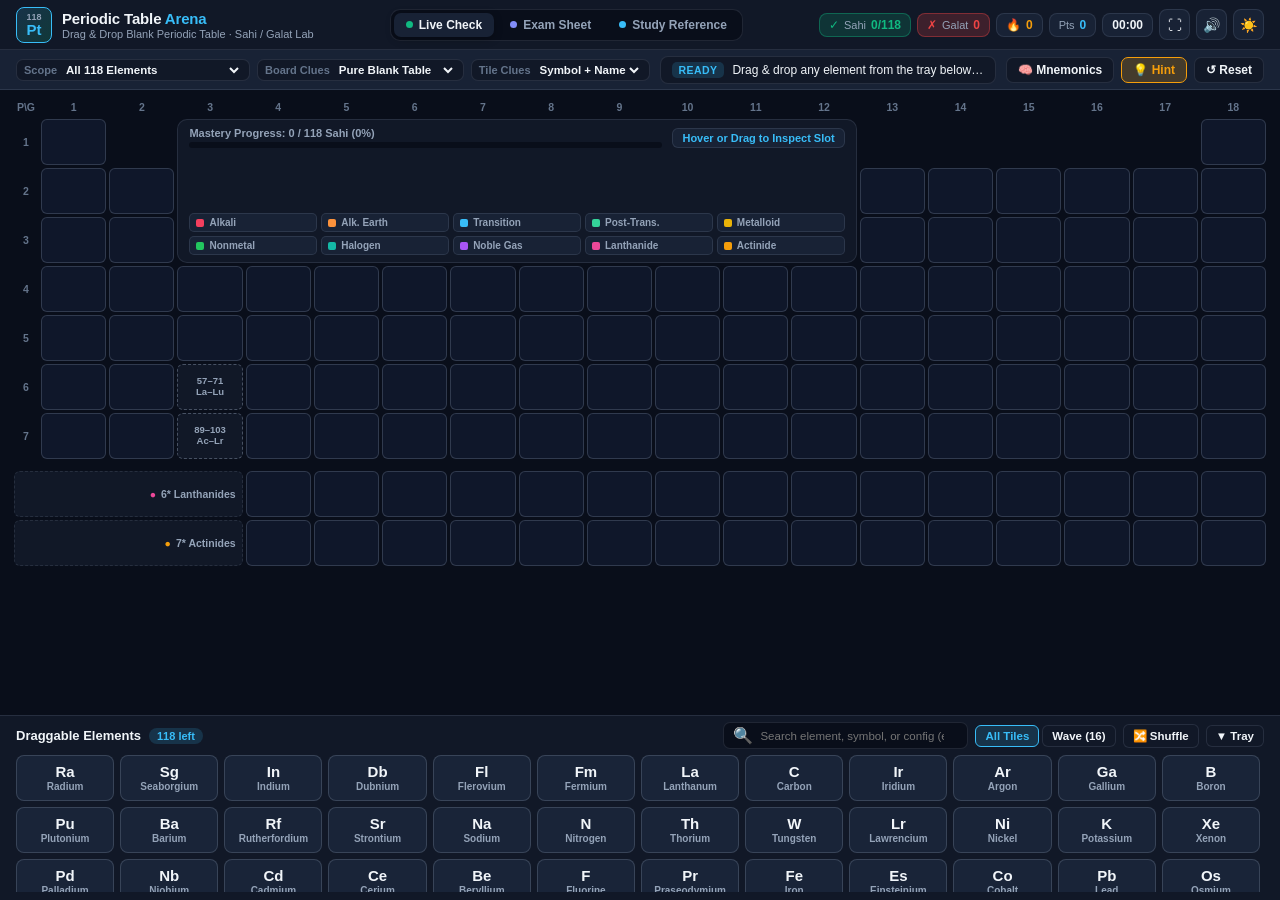
==== commit 4687bb00: "Add 3 mnemonic presets per series, custom mnemonic editor, and fix mobile fullscreen scrolling Co-au" ====
--- a/index.html
+++ b/index.html
@@ -203,6 +203,10 @@
           <button type="button" class="chip-btn" id="btnShuffle" title="Shuffle element tiles randomly">
             🔀 Shuffle
           </button>
+
+          <button type="button" class="chip-btn" id="btnToggleTray" title="Minimize or expand Element Tray for full table view">
+            ▼ Tray
+          </button>
         </div>
       </div>
 
@@ -299,8 +303,8 @@
       <button type="button" class="modal-close" id="btnCloseMnemonics" aria-label="Close Mnemonics">×</button>
       <div class="mnem-header">
         <div>
-          <h2 id="mnemonicsTitle" style="margin:0;font-size:20px">🧠 Desi Periodic Table Mnemonics</h2>
-          <p class="modal-sub" style="margin:3px 0 0">Click any chip to inspect its Bohr model, or toggle Self-Test to quiz symbols word-by-word!</p>
+          <h2 id="mnemonicsTitle" style="margin:0;font-size:20px">🧠 Desi Periodic Table Mnemonics Studio</h2>
+          <p class="modal-sub" style="margin:3px 0 0">Har series ke 3 options me se pasandida chuno, ya <strong>✏️ Khud Likho / Edit</strong> se apna mnemonic save karo!</p>
         </div>
         <div class="mnem-header-actions">
           <button type="button" class="chip-btn" id="btnMnemSelfTest" title="Hide symbols and click chips to flip &amp; test yourself!">
--- a/css/style.css
+++ b/css/style.css
@@ -1,6 +1,6 @@
 /* ==========================================================================
    Periodic Table Arena — Modern Scientific Lab Design System
-   Supports Dark Lab Theme & Light Classroom Worksheet Theme
+   Desktop · iPad/Android Tablet · Android Phone (Portrait, Landscape & Fullscreen)
    ========================================================================== */
 
 :root,
@@ -70,7 +70,6 @@
   --shadow-lg: 0 20px 45px rgba(15, 23, 42, 0.18);
 }
 
-/* Category Color Variables */
 :root {
   --cat-alkali-metal: #f43f5e;
   --cat-alkaline-earth: #fb923c;
@@ -96,7 +95,6 @@
   margin: 0;
   padding: 0;
   height: 100%;
-  overscroll-behavior: none;
   font-family: -apple-system, BlinkMacSystemFont, "Segoe UI", Roboto, "Helvetica Neue", Arial, sans-serif;
   background: var(--bg-app);
   color: var(--text-primary);
@@ -105,7 +103,8 @@
 
 button,
 select,
-input {
+input,
+textarea {
   font-family: inherit;
   color: inherit;
   touch-action: manipulation;
@@ -124,7 +123,8 @@
 }
 
 /* ==========================================================================
-   Main App Viewport Shell (Fits 100vh cleanly on Desktop)
+   Main App Viewport Shell
+   Fits 100vh on tall desktop AND scrolls vertically smoothly on mobile/fullscreen!
    ========================================================================== */
 
 .app-shell {
@@ -132,12 +132,12 @@
   flex-direction: column;
   height: 100vh;
   height: 100dvh;
-  max-height: 100vh;
-  max-height: 100dvh;
   padding-top: env(safe-area-inset-top, 0px);
   padding-left: env(safe-area-inset-left, 0px);
   padding-right: env(safe-area-inset-right, 0px);
-  overflow: hidden;
+  overflow-y: auto;
+  overflow-x: hidden;
+  -webkit-overflow-scrolling: touch;
 }
 
 /* Top Bar */
@@ -377,6 +377,7 @@
 
 .block-pills {
   display: flex;
+  flex-wrap: wrap;
   gap: 4px;
 }
 
@@ -536,42 +537,39 @@
 }
 
 /* ==========================================================================
-   Main Periodic Table Grid (19 columns: 1 Period col + 18 Group cols)
+   Main Periodic Table Canvas (Zero Flexbox Negative Clipping — Always Scrollable!)
    ========================================================================== */
 
 .board-wrapper {
-  flex: 1 1 auto;
-  min-height: 0;
-  display: flex;
-  align-items: center;
-  justify-content: center;
-  padding: 6px 14px 4px;
-  overflow: auto;
+  flex: 1 0 auto;
+  display: block;
+  width: 100%;
+  padding: 8px 14px 10px;
+  overflow-x: auto;
+  overflow-y: visible;
   -webkit-overflow-scrolling: touch;
-  overscroll-behavior: contain;
+  touch-action: pan-x pan-y;
 }
 
 .periodic-scroll {
   width: 100%;
-  max-width: 1460px;
-  height: 100%;
-  display: flex;
-  align-items: center;
-  justify-content: center;
+  min-width: min-content;
 }
 
 .periodic-grid {
   width: 100%;
+  max-width: 1460px;
+  margin: 0 auto;
   display: grid;
-  grid-template-columns: 24px repeat(18, minmax(46px, 1fr));
+  grid-template-columns: 24px repeat(18, minmax(44px, 1fr));
   grid-template-rows:
     18px
-    repeat(7, minmax(36px, 1fr))
+    repeat(7, minmax(38px, 46px))
     6px
-    repeat(2, minmax(36px, 1fr));
+    repeat(2, minmax(38px, 46px));
   gap: 3px;
-  height: min(100%, 510px);
   user-select: none;
+  touch-action: pan-x pan-y;
 }
 
 /* Group & Period Headers */
@@ -759,6 +757,7 @@
   padding: 2px 3px;
   cursor: pointer;
   overflow: hidden;
+  touch-action: pan-x pan-y;
   transition: transform 0.13s ease, border-color 0.15s ease, background 0.15s ease, box-shadow 0.15s ease;
 }
 
@@ -768,7 +767,6 @@
   z-index: 2;
 }
 
-/* Out-of-scope cells when practicing e.g. First 20 elements */
 .pt-cell.out-of-scope {
   background: var(--bg-slot-locked);
   border-style: dashed;
@@ -781,12 +779,10 @@
   border-color: var(--border-subtle);
 }
 
-/* Dimmed state when filtering categories/blocks */
 .pt-cell.dimmed {
   opacity: 0.2;
 }
 
-/* Blank slot subtle clues */
 .slot-clue-z {
   position: absolute;
   top: 2px;
@@ -815,7 +811,6 @@
   border-color: color-mix(in srgb, var(--cell-cat-color) 62%, transparent);
 }
 
-/* Active Drag-Over & Selected Target Highlight */
 .pt-cell.drag-over,
 .pt-cell.slot-selected {
   border-color: var(--accent) !important;
@@ -825,7 +820,6 @@
   z-index: 6;
 }
 
-/* Hint Pulsing Target Beacon */
 .pt-cell.hint-target {
   border-color: var(--warning) !important;
   background: var(--warning-soft) !important;
@@ -833,7 +827,6 @@
   z-index: 7;
 }
 
-/* Solved / Study Revealed Element Card inside Cell */
 .pt-cell.solved,
 .pt-cell.study-cell {
   background: color-mix(in srgb, var(--cell-cat-color) 18%, var(--bg-surface));
@@ -844,7 +837,6 @@
   animation: correctPop 0.42s cubic-bezier(0.22, 1, 0.36, 1);
 }
 
-/* Instant Wrong Drop Flash on Cell */
 .pt-cell.wrong-flash {
   background: var(--wrong-soft) !important;
   border-color: var(--wrong) !important;
@@ -853,20 +845,17 @@
   z-index: 8;
 }
 
-/* Exam Mode Unchecked Placement */
 .pt-cell.exam-placed {
   background: var(--exam-soft);
   border: 1.5px solid var(--exam);
 }
 
-/* Exam Mode Checked WRONG ("Galat") State */
 .pt-cell.exam-wrong {
   background: var(--wrong-soft);
   border: 1.5px solid var(--wrong);
   animation: wrongShake 0.4s ease;
 }
 
-/* Cell Inner Typography */
 .cell-top {
   width: 100%;
   display: flex;
@@ -904,7 +893,6 @@
   line-height: 1.1;
 }
 
-/* Remove mini button on Exam Mode placed cells */
 .cell-remove-btn {
   position: absolute;
   top: 1px;
@@ -926,7 +914,6 @@
   opacity: 1;
 }
 
-/* Phase Badge in Study Temperature Simulator */
 .phase-dot {
   width: 6px;
   height: 6px;
@@ -938,17 +925,33 @@
 .phase-gas { background: #fb7185; }
 
 /* ==========================================================================
-   Bottom Draggable Element Dock
+   Bottom Sticky Collapsible Element Dock
    ========================================================================== */
 
 .tray-dock {
-  flex: 0 0 182px;
+  position: sticky;
+  bottom: 0;
+  z-index: 25;
+  flex: 0 0 auto;
+  height: 185px;
   display: flex;
   flex-direction: column;
   background: var(--bg-surface);
   border-top: 1px solid var(--border-subtle);
   padding: 6px 16px calc(8px + env(safe-area-inset-bottom, 0px));
-  min-height: 0;
+}
+
+.tray-dock.collapsed {
+  height: auto !important;
+  padding-bottom: calc(6px + env(safe-area-inset-bottom, 0px));
+}
+
+.tray-dock.collapsed .tray-tiles {
+  display: none !important;
+}
+
+.tray-dock.collapsed .tray-header {
+  margin-bottom: 0;
 }
 
 .tray-header {
@@ -1006,7 +1009,7 @@
   border-radius: 7px;
   background: var(--bg-app);
   border: 1px solid var(--border-subtle);
-  width: 255px;
+  width: 245px;
 }
 
 .search-box input {
@@ -1025,6 +1028,7 @@
 .tray-tiles {
   flex: 1;
   overflow-y: auto;
+  -webkit-overflow-scrolling: touch;
   display: grid;
   grid-template-columns: repeat(auto-fill, minmax(96px, 1fr));
   grid-auto-rows: 46px;
@@ -1088,13 +1092,12 @@
   white-space: nowrap;
 }
 
-/* Floating Touch Drag Ghost */
 .touch-drag-ghost {
   position: fixed;
   pointer-events: none;
   z-index: 9999;
-  width: 84px;
-  height: 52px;
+  width: 86px;
+  height: 54px;
   border-radius: 10px;
   background: var(--bg-elevated);
   border: 2px solid var(--accent);
@@ -1103,7 +1106,7 @@
   flex-direction: column;
   align-items: center;
   justify-content: center;
-  transform: translate(-50%, -115%);
+  transform: translate(-50%, -125%);
 }
 
 /* ==========================================================================
@@ -1172,17 +1175,16 @@
   color: var(--text-muted);
 }
 
-/* Full Modals */
 .modal-backdrop {
   position: fixed;
   inset: 0;
   z-index: 100;
-  background: rgba(5, 10, 20, 0.72);
+  background: rgba(5, 10, 20, 0.75);
   backdrop-filter: blur(4px);
   display: flex;
   align-items: center;
   justify-content: center;
-  padding: 16px;
+  padding: 14px;
 }
 
 .modal-card {
@@ -1197,7 +1199,7 @@
   background: var(--bg-surface);
   border: 1px solid var(--border-strong);
   box-shadow: var(--shadow-lg);
-  padding: 24px;
+  padding: 22px;
 }
 
 .modal-close {
@@ -1375,9 +1377,12 @@
   font-size: 12.5px;
 }
 
-/* Desi Mnemonics Trainer Modal */
+/* ==========================================================================
+   Desi Mnemonics Studio Modal (Multi-Option Picker + Custom Self-Editor)
+   ========================================================================== */
+
 .mnemonics-card {
-  max-width: 800px;
+  max-width: 840px;
 }
 
 .mnem-header {
@@ -1404,19 +1409,29 @@
 }
 
 .mnem-body {
-  max-height: 60vh;
+  max-height: 62vh;
   overflow-y: auto;
+  -webkit-overflow-scrolling: touch;
   display: flex;
   flex-direction: column;
-  gap: 10px;
+  gap: 12px;
   padding-right: 4px;
 }
 
 .mnem-series-card {
-  padding: 12px 14px;
-  border-radius: 11px;
+  padding: 13px 14px;
+  border-radius: 12px;
   background: var(--bg-elevated);
   border: 1px solid var(--border-subtle);
+}
+
+.mnem-card-head {
+  display: flex;
+  align-items: center;
+  justify-content: space-between;
+  flex-wrap: wrap;
+  gap: 8px;
+  margin-bottom: 8px;
 }
 
 .mnem-series-badge {
@@ -1425,16 +1440,58 @@
   font-weight: 800;
   color: var(--accent);
   background: var(--accent-soft);
-  padding: 2px 8px;
-  border-radius: 5px;
-  margin-bottom: 6px;
+  padding: 3px 9px;
+  border-radius: 6px;
+}
+
+.mnem-options-bar {
+  display: flex;
+  flex-wrap: wrap;
+  align-items: center;
+  gap: 5px;
+}
+
+.mnem-opt-pill {
+  padding: 3px 9px;
+  border-radius: 999px;
+  border: 1px solid var(--border-slot);
+  background: var(--bg-surface);
+  font-size: 11px;
+  font-weight: 600;
+  color: var(--text-secondary);
+  cursor: pointer;
+  transition: all 0.14s ease;
+}
+
+.mnem-opt-pill:hover {
+  border-color: var(--accent);
+  color: var(--text-primary);
+}
+
+.mnem-opt-pill.active {
+  background: var(--correct-soft);
+  border-color: var(--correct);
+  color: var(--correct);
+  font-weight: 700;
+}
+
+.mnem-edit-btn {
+  padding: 3px 9px;
+  border-radius: 6px;
+  border: 1px dashed var(--warning);
+  background: var(--warning-soft);
+  color: var(--warning);
+  font-size: 11px;
+  font-weight: 700;
+  cursor: pointer;
 }
 
 .mnem-line {
-  margin: 0 0 8px;
-  font-size: 14px;
+  margin: 0 0 9px;
+  font-size: 14.5px;
   font-weight: 800;
   color: var(--text-primary);
+  line-height: 1.4;
 }
 
 .mnem-pairs {
@@ -1494,6 +1551,85 @@
   margin: 8px 0 0;
   font-size: 11.5px;
   color: var(--text-secondary);
+}
+
+/* Inline Custom Mnemonic Editor */
+.mnem-editor-box {
+  margin-top: 10px;
+  padding: 12px;
+  border-radius: 10px;
+  background: var(--bg-surface);
+  border: 1px solid var(--accent);
+}
+
+.mnem-editor-label {
+  display: block;
+  font-size: 11px;
+  font-weight: 700;
+  color: var(--accent);
+  margin-bottom: 5px;
+}
+
+.mnem-editor-row {
+  display: flex;
+  gap: 6px;
+  margin-bottom: 9px;
+}
+
+.mnem-line-input {
+  flex: 1;
+  min-width: 0;
+  padding: 7px 10px;
+  border-radius: 7px;
+  border: 1px solid var(--border-strong);
+  background: var(--bg-app);
+  font-size: 12.5px;
+  font-weight: 600;
+  outline: none;
+}
+
+.mnem-line-input:focus {
+  border-color: var(--accent);
+}
+
+.mnem-word-inputs {
+  display: grid;
+  grid-template-columns: repeat(auto-fill, minmax(92px, 1fr));
+  gap: 6px;
+  margin-bottom: 10px;
+}
+
+.mnem-word-item {
+  display: flex;
+  flex-direction: column;
+  gap: 2px;
+  padding: 4px 6px;
+  border-radius: 6px;
+  background: var(--bg-elevated);
+  border: 1px solid var(--border-subtle);
+}
+
+.mnem-word-item span {
+  font-size: 10px;
+  font-weight: 800;
+  color: var(--accent);
+}
+
+.mnem-word-item input {
+  width: 100%;
+  padding: 3px 5px;
+  border-radius: 4px;
+  border: 1px solid var(--border-slot);
+  background: var(--bg-app);
+  font-size: 11px;
+  outline: none;
+}
+
+.mnem-editor-actions {
+  display: flex;
+  flex-wrap: wrap;
+  gap: 7px;
+  justify-content: flex-end;
 }
 
 /* Completion Summary Modal */
@@ -1574,14 +1710,13 @@
 }
 
 /* ==========================================================================
-   Responsive Breakpoints — Tablet (iPad / Android Tab) & Android Phone
+   Responsive Breakpoints — Tablet, Android Portrait & Android Landscape
    ========================================================================== */
 
-/* Touch-First Enhancements for Tablets & Android Phones */
 @media (pointer: coarse) {
   .icon-btn {
-    width: 36px;
-    height: 36px;
+    width: 35px;
+    height: 35px;
     font-size: 15px;
   }
   .el-tile {
@@ -1600,8 +1735,7 @@
   }
 }
 
-/* Tablet Landscape & Compact Laptop (720px – 1160px):
-   Fits ALL 18 Periodic Table columns cleanly without horizontal scroll! */
+/* Tablet & Compact Screens (720px – 1160px) */
 @media (max-width: 1160px) {
   .brand-copy p,
   .stat-pill .stat-label {
@@ -1620,18 +1754,17 @@
   }
 
   .periodic-grid {
-    grid-template-columns: 18px repeat(18, minmax(0, 1fr));
+    grid-template-columns: 18px repeat(18, minmax(38px, 1fr));
+    grid-template-rows:
+      16px
+      repeat(7, 42px)
+      6px
+      repeat(2, 42px);
     gap: 2.5px;
-    min-width: 0;
   }
 
   .cell-name {
     font-size: 7px;
-  }
-
-  .legend-grid {
-    grid-template-columns: repeat(5, minmax(0, 1fr));
-    gap: 3px;
   }
 
   .legend-item {
@@ -1640,22 +1773,7 @@
   }
 }
 
-/* Tablet Portrait (720px – 920px): Extra generous bottom multi-row touch dock */
-@media (min-width: 720px) and (max-width: 920px) and (min-height: 820px) {
-  .periodic-grid {
-    height: min(100%, 470px);
-  }
-  .tray-dock {
-    flex: 0 0 250px;
-  }
-  .tray-tiles {
-    grid-template-columns: repeat(auto-fill, minmax(104px, 1fr));
-    grid-auto-rows: 50px;
-  }
-}
-
-/* Android Portrait Phones (< 720px):
-   Fixed 100dvh app shell, collapsible filter bar, 2D pan/fit Periodic Table + horizontal thumb rail */
+/* Android Portrait Phones (< 720px) */
 @media (max-width: 719px) {
   .mobile-only-btn {
     display: inline-flex !important;
@@ -1685,7 +1803,7 @@
   .mode-tab {
     flex: 1;
     justify-content: center;
-    padding: 6px 6px;
+    padding: 6px;
     font-size: 11.5px;
   }
 
@@ -1704,7 +1822,6 @@
     display: none;
   }
 
-  /* Collapsible mobile settings drawer inside control-strip */
   .control-strip {
     padding: 5px 10px;
     gap: 6px;
@@ -1724,7 +1841,7 @@
   }
 
   .feedback-banner {
-    flex: 1 1 60%;
+    flex: 1 1 58%;
     padding: 5px 8px;
     font-size: 11px;
   }
@@ -1741,25 +1858,14 @@
     font-size: 11px;
   }
 
-  /* Board: Thumb-Zoom default (780px smooth pan) OR Full Map Overview (.mobile-fit) */
   .board-wrapper {
-    align-items: flex-start;
-    justify-content: flex-start;
-    padding: 6px 8px;
-  }
-
-  .periodic-scroll {
-    width: auto;
-    height: auto;
-    min-height: 100%;
-    align-items: flex-start;
-    justify-content: flex-start;
+    padding: 6px 8px 14px;
   }
 
   .periodic-grid {
     width: 780px;
     min-width: 780px;
-    height: auto;
+    margin: 0;
     grid-template-columns: 20px repeat(18, minmax(40px, 1fr));
     grid-template-rows:
       16px
@@ -1769,16 +1875,15 @@
     gap: 3px;
   }
 
-  /* Full 18-column Fit Overview toggle on mobile */
   .periodic-grid.mobile-fit {
     width: calc(100vw - 16px);
     min-width: 0;
     grid-template-columns: 12px repeat(18, minmax(0, 1fr));
     grid-template-rows:
       14px
-      repeat(7, 30px)
-      4px
-      repeat(2, 30px);
+      repeat(7, 32px)
+      5px
+      repeat(2, 32px);
     gap: 1.5px;
   }
 
@@ -1801,24 +1906,26 @@
     padding: 1px 2px;
   }
 
-  /* Thumb-Friendly Horizontal Swipe Dock at Bottom */
   .tray-dock {
-    flex: 0 0 auto;
+    height: auto;
     padding: 6px 10px calc(8px + env(safe-area-inset-bottom, 0px));
   }
 
   .tray-header {
+    flex-wrap: wrap;
     gap: 6px;
     margin-bottom: 6px;
   }
 
   .tray-tools {
     width: 100%;
+    flex-wrap: wrap;
     gap: 5px;
   }
 
   .search-box {
     flex: 1;
+    min-width: 140px;
     width: auto;
   }
 
@@ -1843,7 +1950,6 @@
     scroll-snap-align: start;
   }
 
-  /* Modals stack cleanly on narrow Android phones */
   .modal-backdrop {
     padding: 8px;
     align-items: flex-end;
@@ -1852,14 +1958,10 @@
   .modal-card {
     padding: 16px;
     border-radius: 16px 16px 12px 12px;
-    max-height: 88dvh;
-  }
-
-  .inspector-grid {
-    grid-template-columns: 1fr;
-    gap: 14px;
-  }
-
+    max-height: 90dvh;
+  }
+
+  .inspector-grid,
   .specs-grid {
     grid-template-columns: 1fr;
   }
@@ -1868,14 +1970,18 @@
     flex-direction: column;
     align-items: flex-start;
   }
-}
-
-/* Android Phone Landscape Mode (e.g. 800×360, 915×412):
-   Ultra-sleek HUD fitting the ENTIRE 18-col Periodic Table + Single-Row Element Rail on screen together! */
-@media (max-height: 520px) and (orientation: landscape) {
+
+  .mnem-editor-row {
+    flex-direction: column;
+  }
+}
+
+/* Android Phone Landscape & Compact Height Screens (e.g. Fullscreen Landscape 800×360, 915×412):
+   Full readable 38px rows so EVERY row from Period 1 down to 7* Actinides scrolls smoothly without clipping! */
+@media (max-height: 540px) {
   .topbar {
-    min-height: 36px;
-    padding: 3px 10px;
+    min-height: 38px;
+    padding: 4px 10px;
   }
 
   .brand-copy p,
@@ -1884,64 +1990,39 @@
   }
 
   .control-strip {
-    min-height: 32px;
-    padding: 3px 10px;
-    flex-wrap: nowrap;
-  }
-
-  .controls-left {
-    display: none;
+    min-height: 34px;
+    padding: 4px 10px;
   }
 
   .board-wrapper {
-    padding: 3px 8px;
+    padding: 6px 10px 14px;
   }
 
   .periodic-grid {
-    width: 100%;
-    min-width: 0;
-    height: 100%;
-    grid-template-columns: 16px repeat(18, minmax(0, 1fr));
+    min-width: 740px;
+    grid-template-columns: 18px repeat(18, minmax(38px, 1fr));
     grid-template-rows:
-      13px
-      repeat(7, minmax(18px, 1fr))
-      3px
-      repeat(2, minmax(18px, 1fr));
-    gap: 2px;
-  }
-
-  .cell-name,
-  .cell-top {
-    display: none;
-  }
-
-  .cell-sym {
-    font-size: 10.5px;
-  }
-
-  .valley-hud {
-    padding: 3px 7px;
-  }
-
-  .legend-item {
-    font-size: 8px;
-    padding: 1px 3px;
+      15px
+      repeat(7, 38px)
+      6px
+      repeat(2, 38px);
+    gap: 2.5px;
   }
 
   .tray-dock {
-    flex: 0 0 74px;
-    padding: 3px 10px calc(4px + env(safe-area-inset-bottom, 0px));
+    height: auto;
+    padding: 4px 10px calc(5px + env(safe-area-inset-bottom, 0px));
   }
 
   .tray-header {
-    margin-bottom: 3px;
+    margin-bottom: 4px;
   }
 
   .tray-tiles {
     display: grid;
     grid-auto-flow: column;
-    grid-auto-columns: 80px;
-    grid-template-rows: 38px;
+    grid-auto-columns: 82px;
+    grid-template-rows: 40px;
     overflow-x: auto;
     overflow-y: hidden;
     -webkit-overflow-scrolling: touch;
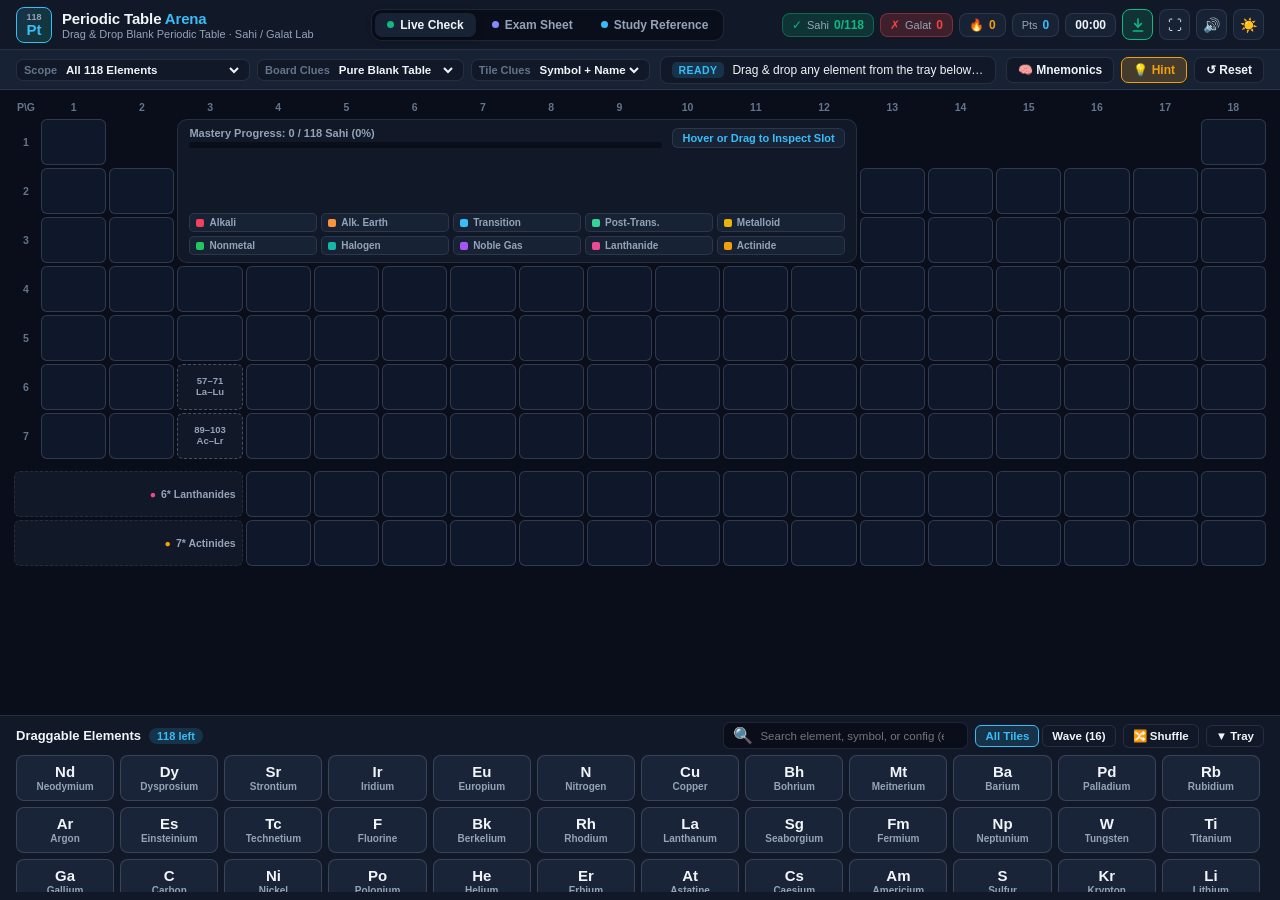
==== commit 6414c3f0: "feat(pwa-apk): add offline PWA service worker, top-bar download app button & signed Android APK Co-a" ====
--- a/index.html
+++ b/index.html
@@ -8,8 +8,9 @@
   <meta name="apple-mobile-web-app-capable" content="yes" />
   <meta name="apple-mobile-web-app-status-bar-style" content="black-translucent" />
   <title>Periodic Table Arena — Drag &amp; Drop Chemistry Lab</title>
+  <link rel="icon" type="image/png" sizes="192x192" href="icons/icon-192.png" />
   <link rel="icon" type="image/svg+xml" href="icons/icon.svg" />
-  <link rel="apple-touch-icon" href="icons/icon.svg" />
+  <link rel="apple-touch-icon" sizes="192x192" href="icons/icon-192.png" />
   <link rel="manifest" href="manifest.webmanifest" />
   <link rel="stylesheet" href="css/style.css" />
 </head>
@@ -68,6 +69,14 @@
         <div class="stat-pill timer-pill" title="Elapsed time">
           <strong id="statTimer">00:00</strong>
         </div>
+
+        <button class="icon-btn install-top-btn" id="btnInstallApp" type="button" title="Download App (PWA / Android APK)" aria-label="Download App">
+          <svg width="16" height="16" viewBox="0 0 24 24" fill="none" stroke="currentColor" stroke-width="2.4" stroke-linecap="round" stroke-linejoin="round" aria-hidden="true">
+            <path d="M12 3v12" />
+            <path d="m7 10 5 5 5-5" />
+            <path d="M5 21h14" />
+          </svg>
+        </button>
 
         <button class="icon-btn mobile-only-btn" id="btnZoomToggle" type="button" title="Toggle Full Table Overview vs Thumb Zoom" aria-label="Toggle Table Zoom">
           🗺️
@@ -325,6 +334,44 @@
     </div>
   </div>
 
+  <!-- Download App / PWA & Android APK Modal -->
+  <div class="modal-backdrop hidden" id="installBackdrop" role="dialog" aria-modal="true" aria-labelledby="installTitle">
+    <div class="modal-card install-card">
+      <button type="button" class="modal-close" id="btnCloseInstall" aria-label="Close Download Menu">×</button>
+      <div class="install-hero">
+        <img src="icons/icon-192.png" alt="Periodic Lab Icon" width="56" height="56" class="install-app-logo" />
+        <div>
+          <h2 id="installTitle" style="margin:0;font-size:20px">📲 Download Periodic Table Arena</h2>
+          <p class="modal-sub" style="margin:3px 0 0">Apne Android Phone, Tablet ya PC par Offline App ki tarah install karein!</p>
+        </div>
+      </div>
+
+      <div class="install-options-grid">
+        <!-- Option 1: Direct Android APK Download -->
+        <div class="install-opt-box apk-box">
+          <span class="install-tag apk-tag">ANDROID .APK FILE</span>
+          <h3>📦 Download Android APK</h3>
+          <p>Seedha standalone <strong>.apk file</strong> download karke install karein — bina internet ke <strong>100% Offline</strong> chalta hai!</p>
+          <a href="download/Periodic-Table-Arena.apk" download="Periodic-Table-Arena.apk" class="action-btn check-btn install-full-btn" id="linkDownloadApk">
+            ⬇ Download APK (Android)
+          </a>
+          <small class="install-note">Tip: Install karte waqt Android "Unknown App / Play Protect" puche toh <strong>"Install anyway"</strong> tap karein.</small>
+        </div>
+
+        <!-- Option 2: Native One-Tap PWA App Install -->
+        <div class="install-opt-box pwa-box">
+          <span class="install-tag pwa-tag">CHROME / iOS / PC PWA</span>
+          <h3>⚡ Instant PWA Install</h3>
+          <p>Zero security warning ke saath 1-tap mein Home Screen &amp; App Drawer par native WebApp install karein!</p>
+          <button type="button" class="action-btn ghost-btn install-full-btn" id="btnTriggerPwa" style="border-color:var(--accent);color:var(--accent)">
+            📲 Install PWA App Now
+          </button>
+          <small class="install-note" id="pwaStatusNote">Works offline on Android Chrome, Edge, iPad &amp; Desktop.</small>
+        </div>
+      </div>
+    </div>
+  </div>
+
   <script src="js/elements-data.js"></script>
   <script src="js/mnemonics-data.js"></script>
   <script src="js/sound.js"></script>
--- a/css/style.css
+++ b/css/style.css
@@ -323,6 +323,17 @@
 .icon-btn:hover {
   background: var(--bg-tile-hover);
   border-color: var(--border-strong);
+}
+
+.install-top-btn {
+  background: var(--correct-soft);
+  border-color: var(--correct);
+  color: var(--correct);
+}
+.install-top-btn:hover {
+  background: var(--correct);
+  color: #ffffff;
+  border-color: var(--correct);
 }
 
 /* ==========================================================================
@@ -1632,6 +1643,91 @@
   justify-content: flex-end;
 }
 
+/* Download App (APK + PWA) Modal */
+.install-card {
+  max-width: 620px;
+}
+
+.install-hero {
+  display: flex;
+  align-items: center;
+  gap: 14px;
+  padding-right: 36px;
+  margin-bottom: 16px;
+}
+
+.install-app-logo {
+  border-radius: 14px;
+  flex-shrink: 0;
+  box-shadow: var(--shadow-sm);
+}
+
+.install-options-grid {
+  display: grid;
+  grid-template-columns: repeat(2, minmax(0, 1fr));
+  gap: 12px;
+}
+
+.install-opt-box {
+  display: flex;
+  flex-direction: column;
+  justify-content: space-between;
+  padding: 15px;
+  border-radius: 12px;
+  background: var(--bg-elevated);
+  border: 1px solid var(--border-slot);
+}
+
+.install-opt-box h3 {
+  margin: 8px 0 6px;
+  font-size: 15.5px;
+  font-weight: 800;
+}
+
+.install-opt-box p {
+  margin: 0 0 14px;
+  font-size: 12px;
+  line-height: 1.45;
+  color: var(--text-secondary);
+}
+
+.install-tag {
+  align-self: flex-start;
+  font-size: 10px;
+  font-weight: 800;
+  letter-spacing: 0.05em;
+  padding: 2px 8px;
+  border-radius: 5px;
+}
+
+.apk-tag {
+  background: var(--correct-soft);
+  color: var(--correct);
+}
+
+.pwa-tag {
+  background: var(--accent-soft);
+  color: var(--accent);
+}
+
+.install-full-btn {
+  display: inline-flex;
+  align-items: center;
+  justify-content: center;
+  width: 100%;
+  padding: 9px 12px;
+  text-decoration: none;
+  font-size: 13px;
+}
+
+.install-note {
+  display: block;
+  margin-top: 8px;
+  font-size: 10.5px;
+  line-height: 1.35;
+  color: var(--text-muted);
+}
+
 /* Completion Summary Modal */
 .win-card {
   max-width: 500px;
@@ -1962,7 +2058,8 @@
   }
 
   .inspector-grid,
-  .specs-grid {
+  .specs-grid,
+  .install-options-grid {
     grid-template-columns: 1fr;
   }
 
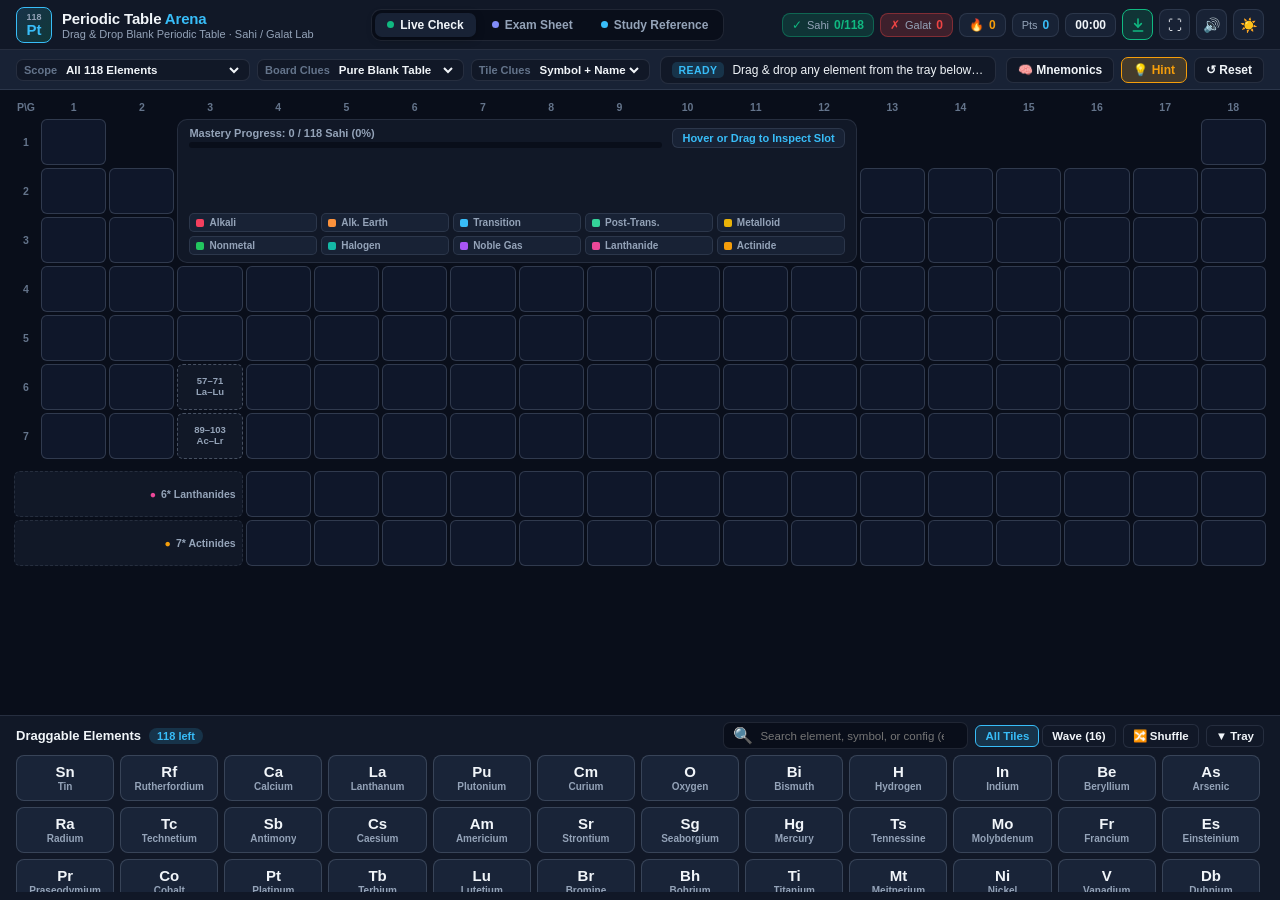
==== commit aa834538: "feat(fullscreen-landscape): auto-open in fullscreen landscape on phones & lock landscape on fullscre" ====
--- a/index.html
+++ b/index.html
@@ -12,6 +12,20 @@
   <link rel="icon" type="image/svg+xml" href="icons/icon.svg" />
   <link rel="apple-touch-icon" sizes="192x192" href="icons/icon-192.png" />
   <link rel="manifest" href="manifest.webmanifest" />
+  <script>
+    (function () {
+      var ua = navigator.userAgent || '';
+      var shortest = Math.min(window.innerWidth || 9999, window.innerHeight || 9999);
+      var isCoarse = Boolean(window.matchMedia && window.matchMedia('(pointer: coarse)').matches);
+      var isPhone =
+        /Android|webOS|iPhone|iPad|iPod|BlackBerry|IEMobile|Opera Mini|Mobile/i.test(ua) ||
+        (isCoarse && shortest <= 960);
+      window.__PT_IS_PHONE__ = isPhone;
+      if (isPhone && window.innerHeight > window.innerWidth) {
+        document.documentElement.classList.add('css-landscape');
+      }
+    })();
+  </script>
   <link rel="stylesheet" href="css/style.css" />
 </head>
 <body>
--- a/css/style.css
+++ b/css/style.css
@@ -2126,3 +2126,170 @@
     gap: 5px;
   }
 }
+
+/* ==========================================================================
+   Forced Fullscreen Landscape Engine (`html.css-landscape` + `#btnFullscreen`)
+   Ensures:
+   1. On phones held in Portrait, the site opens IMMEDIATELY at 0ms in Fullscreen
+      Landscape (`100dvh × 100dvw` rotated 90deg) and upgrades to true hardware
+      OS Fullscreen + `screen.orientation.lock('landscape')` on first touch!
+   2. Clicking `#btnFullscreen` on ANY device/window/iframe switches immediately
+      into Fullscreen + Landscape!
+   ========================================================================== */
+
+#btnFullscreen.fs-active {
+  background: var(--accent-soft);
+  border-color: var(--accent);
+  color: var(--accent);
+  box-shadow: 0 0 0 1px rgba(56, 189, 248, 0.25);
+}
+
+html.css-landscape {
+  width: 100%;
+  height: 100%;
+  overflow: hidden;
+  background: var(--bg-app);
+}
+
+html.css-landscape body {
+  position: fixed;
+  top: 0;
+  left: 0;
+  width: 100vh;
+  height: 100vw;
+  width: 100dvh;
+  height: 100dvw;
+  margin: 0;
+  padding: 0;
+  transform-origin: top left;
+  transform: rotate(90deg) translateY(-100%);
+  overflow: hidden;
+}
+
+html.css-landscape .app-shell {
+  width: 100%;
+  height: 100%;
+  padding-top: env(safe-area-inset-right, 0px);
+  padding-left: env(safe-area-inset-top, 0px);
+  padding-right: env(safe-area-inset-bottom, 0px);
+}
+
+html.css-landscape .topbar {
+  flex-wrap: nowrap;
+  min-height: 38px;
+  padding: 4px 10px;
+  gap: 8px;
+}
+
+html.css-landscape .brand-copy p,
+html.css-landscape .stat-pill .stat-label,
+html.css-landscape .timer-pill {
+  display: none;
+}
+
+html.css-landscape .score-pill {
+  display: inline-flex;
+}
+
+html.css-landscape .mode-tabs {
+  order: 0;
+  width: auto;
+}
+
+html.css-landscape .mode-tab {
+  flex: 0 0 auto;
+  padding: 5px 9px;
+  font-size: 11.5px;
+}
+
+html.css-landscape .control-strip {
+  min-height: 34px;
+  padding: 4px 10px;
+  gap: 6px;
+}
+
+html.css-landscape .controls-left {
+  display: flex;
+  width: auto;
+  order: 0;
+  padding-top: 0;
+  border-top: none;
+}
+
+html.css-landscape #btnMobileFilters {
+  display: none !important;
+}
+
+html.css-landscape .feedback-banner {
+  flex: 1 1 220px;
+}
+
+html.css-landscape .board-wrapper {
+  padding: 6px 10px 14px;
+}
+
+html.css-landscape .periodic-grid {
+  width: 100%;
+  min-width: 740px;
+  grid-template-columns: 18px repeat(18, minmax(38px, 1fr));
+  grid-template-rows:
+    15px
+    repeat(7, 38px)
+    6px
+    repeat(2, 38px);
+  gap: 2.5px;
+}
+
+html.css-landscape .periodic-grid.mobile-fit {
+  width: 100%;
+  min-width: 0;
+  grid-template-columns: 14px repeat(18, minmax(0, 1fr));
+  grid-template-rows:
+    14px
+    repeat(7, 32px)
+    5px
+    repeat(2, 32px);
+  gap: 1.5px;
+}
+
+html.css-landscape .tray-dock {
+  height: auto;
+  padding: 4px 10px calc(5px + env(safe-area-inset-left, 0px));
+}
+
+html.css-landscape .tray-header {
+  flex-wrap: nowrap;
+  margin-bottom: 4px;
+}
+
+html.css-landscape .tray-tools {
+  width: auto;
+  flex-wrap: nowrap;
+}
+
+html.css-landscape .tray-tiles {
+  display: grid;
+  grid-auto-flow: column;
+  grid-auto-columns: 82px;
+  grid-template-rows: 40px;
+  overflow-x: auto;
+  overflow-y: hidden;
+  -webkit-overflow-scrolling: touch;
+  gap: 5px;
+}
+
+html.css-landscape .modal-backdrop {
+  align-items: center;
+  padding: 10px;
+}
+
+html.css-landscape .modal-card {
+  max-height: calc(100vw - 20px);
+  max-height: calc(100dvw - 20px);
+  border-radius: 14px;
+}
+
+html.css-landscape .install-options-grid {
+  grid-template-columns: repeat(2, minmax(0, 1fr));
+}
+
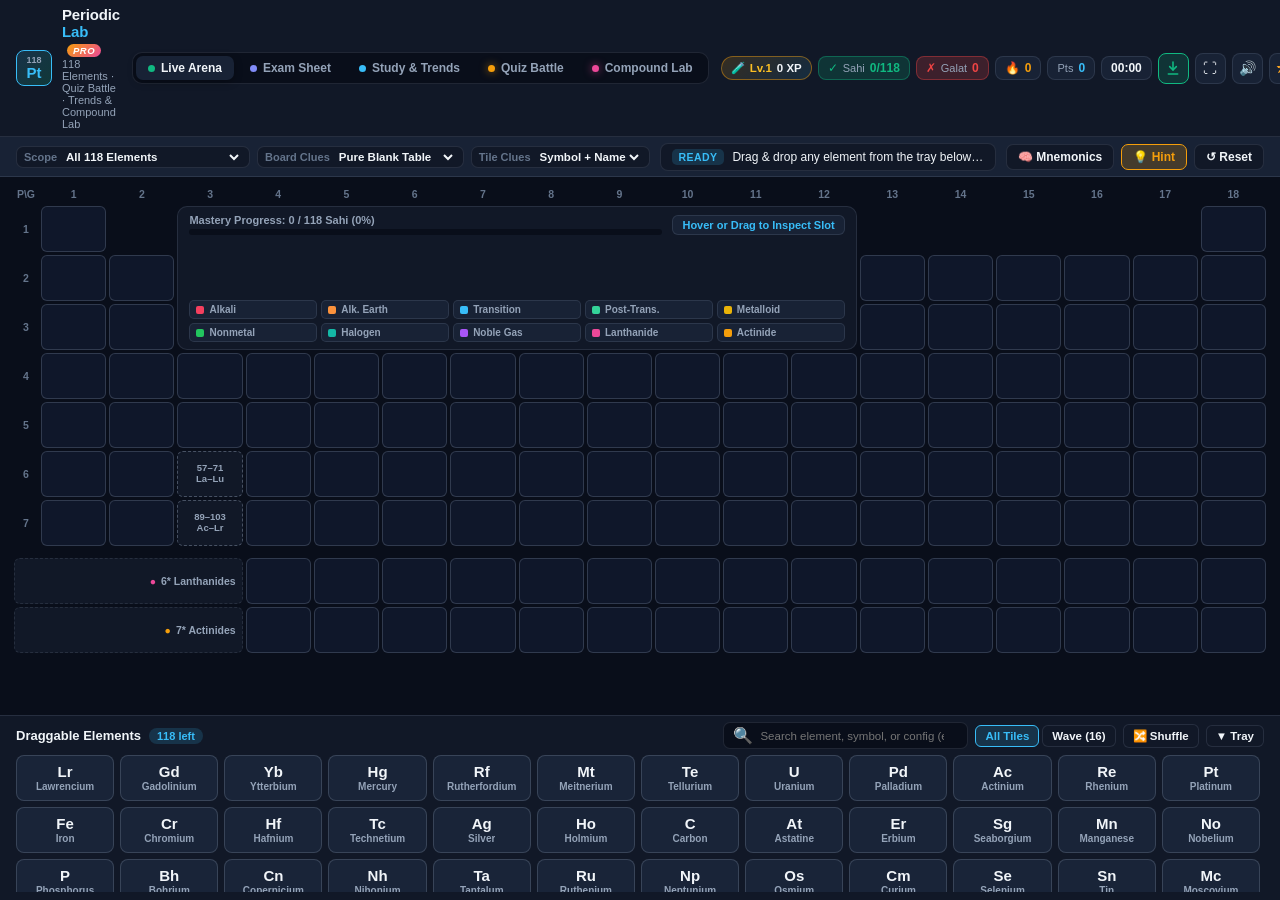
==== commit 55a2c3e7: "feat(pro-v2): upgrade into Periodic Lab PRO v2.0 with Quiz Battle, Compound Lab, Trends Heatmaps, XP" ====
--- a/index.html
+++ b/index.html
@@ -7,7 +7,7 @@
   <meta name="mobile-web-app-capable" content="yes" />
   <meta name="apple-mobile-web-app-capable" content="yes" />
   <meta name="apple-mobile-web-app-status-bar-style" content="black-translucent" />
-  <title>Periodic Table Arena — Drag &amp; Drop Chemistry Lab</title>
+  <title>Periodic Lab PRO — 118 Elements Arena, Quiz Battle &amp; Compound Lab</title>
   <link rel="icon" type="image/png" sizes="192x192" href="icons/icon-192.png" />
   <link rel="icon" type="image/svg+xml" href="icons/icon.svg" />
   <link rel="apple-touch-icon" sizes="192x192" href="icons/icon-192.png" />
@@ -27,8 +27,38 @@
     })();
   </script>
   <link rel="stylesheet" href="css/style.css" />
+  <link rel="stylesheet" href="css/pro-lab.css" />
 </head>
 <body>
+  <!-- Cinematic Pro Boot Splash Screen (auto-fades in <0.9s or tap to skip) -->
+  <div class="app-splash" id="appSplash" role="presentation">
+    <div class="splash-atom-wrap" aria-hidden="true">
+      <svg width="96" height="96" viewBox="0 0 120 120">
+        <g class="splash-ring r1">
+          <ellipse cx="60" cy="60" rx="50" ry="20" fill="none" stroke="#38bdf8" stroke-width="2.2" opacity="0.85" />
+          <circle cx="110" cy="60" r="4" fill="#38bdf8" />
+        </g>
+        <g class="splash-ring r2" transform="rotate(60 60 60)">
+          <ellipse cx="60" cy="60" rx="50" ry="20" fill="none" stroke="#10b981" stroke-width="2.2" opacity="0.85" />
+          <circle cx="10" cy="60" r="4" fill="#10b981" />
+        </g>
+        <g class="splash-ring r3" transform="rotate(-60 60 60)">
+          <ellipse cx="60" cy="60" rx="50" ry="20" fill="none" stroke="#f59e0b" stroke-width="2.2" opacity="0.85" />
+          <circle cx="110" cy="60" r="4" fill="#f59e0b" />
+        </g>
+        <circle cx="60" cy="60" r="12" fill="#38bdf8" />
+        <text x="60" y="64" text-anchor="middle" font-size="10" font-weight="900" fill="#090e1a">Pt</text>
+      </svg>
+    </div>
+    <span class="splash-badge">⚡ PRO EDITION v2.0 · OFFLINE READY</span>
+    <h2 class="splash-title">Periodic Table <span>Arena PRO</span></h2>
+    <p class="splash-sub">118 Atoms · Desi Mnemonics · Trends Heatmap · JEE/NEET Quiz · Compound Lab</p>
+    <div class="splash-progress-track"><div class="splash-progress-fill"></div></div>
+  </div>
+
+  <!-- Floating XP / Achievement Notification Toast -->
+  <div class="pro-xp-toast" id="proXpToast" role="status" aria-live="polite"></div>
+
   <div class="app-shell">
     <!-- Top Navigation & Live Scoreboard -->
     <header class="topbar">
@@ -38,26 +68,36 @@
           <span class="atom-sym">Pt</span>
         </div>
         <div class="brand-copy">
-          <h1>Periodic Table <span>Arena</span></h1>
-          <p>Drag &amp; Drop Blank Periodic Table · Sahi / Galat Lab</p>
-        </div>
-      </div>
-
-      <!-- Mode Switcher -->
-      <nav class="mode-tabs" role="tablist" aria-label="Game Mode">
-        <button class="mode-tab active" data-mode="live" role="tab" aria-selected="true" title="Check Sahi or Galat immediately on every drop">
-          <span class="dot live-dot"></span> Live Check
-        </button>
-        <button class="mode-tab" data-mode="exam" role="tab" aria-selected="false" title="Fill blank table freely first, then check all Sahi &amp; Galat together">
+          <h1>Periodic <span>Lab</span> <em class="pro-tag-mini">PRO</em></h1>
+          <p>118 Elements · Quiz Battle · Trends &amp; Compound Lab</p>
+        </div>
+      </div>
+
+      <!-- 5-Module Pro Mode Switcher -->
+      <nav class="mode-tabs" role="tablist" aria-label="App Modules">
+        <button class="mode-tab active" data-mode="live" role="tab" aria-selected="true" title="Drag &amp; Drop Blank Periodic Table with live Sahi/Galat check">
+          <span class="dot live-dot"></span> Live Arena
+        </button>
+        <button class="mode-tab" data-mode="exam" role="tab" aria-selected="false" title="Fill blank table freely first, then grade complete Exam Sheet">
           <span class="dot exam-dot"></span> Exam Sheet
         </button>
-        <button class="mode-tab" data-mode="study" role="tab" aria-selected="false" title="Explore complete Periodic Table, states of matter &amp; Bohr models">
-          <span class="dot study-dot"></span> Study Reference
+        <button class="mode-tab" data-mode="study" role="tab" aria-selected="false" title="3D Bohr Models, Temperature Simulator &amp; Periodic Trends Heatmaps">
+          <span class="dot study-dot"></span> Study &amp; Trends
+        </button>
+        <button class="mode-tab" data-mode="quiz" role="tab" aria-selected="false" title="Rapid-fire JEE / NEET / NCERT Chemistry MCQ Battle">
+          <span class="dot quiz-dot"></span> Quiz Battle
+        </button>
+        <button class="mode-tab" data-mode="lab" role="tab" aria-selected="false" title="Chemical Formula Molar Mass Calculator &amp; Famous NCERT Compounds Lab">
+          <span class="dot lab-dot"></span> Compound Lab
         </button>
       </nav>
 
-      <!-- Live Telemetry & Settings -->
+      <!-- Live Telemetry, Rank XP & Settings -->
       <div class="stats-bar">
+        <button class="xp-profile-btn" id="btnProfileXP" type="button" title="View Scientist Rank, XP &amp; Achievements">
+          <span>🧪</span><span class="xp-lvl">Lv.1</span><span>0 XP</span>
+        </button>
+
         <div class="stat-pill correct-pill" title="Correct placements (Sahi)">
           <span class="stat-icon">✓</span>
           <span class="stat-label">Sahi</span>
@@ -98,7 +138,7 @@
         <button class="icon-btn mobile-only-btn" id="btnMobileFilters" type="button" title="Open Scope &amp; Clue Settings" aria-label="Toggle Settings">
           ⚙️
         </button>
-        <button class="icon-btn" id="btnFullscreen" type="button" title="Fullscreen / Landscape App Mode" aria-label="Toggle Fullscreen">
+        <button class="icon-btn" id="btnFullscreen" type="button" title="Fullscreen + Landscape Mode" aria-label="Toggle Fullscreen">
           ⛶
         </button>
         <button class="icon-btn" id="btnSound" type="button" title="Toggle Sound &amp; Haptics" aria-label="Toggle Sound Effects">
@@ -146,14 +186,31 @@
         </label>
       </div>
 
-      <!-- Study Mode Controls (Shown only in Study Mode) -->
+      <!-- Study & Periodic Trends Controls -->
       <div class="controls-left hidden" id="studyControls">
         <div class="block-pills" role="group" aria-label="Filter by orbital block">
-          <button type="button" class="block-pill active" data-block="all">All Blocks</button>
-          <button type="button" class="block-pill" data-block="s">s-block</button>
-          <button type="button" class="block-pill" data-block="p">p-block</button>
-          <button type="button" class="block-pill" data-block="d">d-block</button>
-          <button type="button" class="block-pill" data-block="f">f-block</button>
+          <button type="button" class="block-pill active" data-block="all">All</button>
+          <button type="button" class="block-pill" data-block="s">s</button>
+          <button type="button" class="block-pill" data-block="p">p</button>
+          <button type="button" class="block-pill" data-block="d">d</button>
+          <button type="button" class="block-pill" data-block="f">f</button>
+        </div>
+
+        <label class="compact-select">
+          <span>Heatmap</span>
+          <select id="trendSelect">
+            <option value="none">🎨 Category Colors</option>
+            <option value="en">🧲 Electronegativity</option>
+            <option value="radius">📏 Atomic Radius (pm)</option>
+            <option value="ie">⚡ Ionization Energy</option>
+            <option value="melt">🔥 Melting Point (K)</option>
+          </select>
+        </label>
+
+        <div class="trend-legend-bar hidden" id="trendLegendBar">
+          <span id="trendMinLabel">Low</span>
+          <div class="trend-ramp"></div>
+          <span id="trendMaxLabel">High</span>
         </div>
 
         <div class="temp-control">
@@ -193,10 +250,106 @@
     <main class="board-wrapper">
       <div class="periodic-scroll">
         <div class="periodic-grid" id="periodicGrid" aria-label="Periodic Table of Elements">
-          <!-- Dynamically populated by js/app.js with Group/Period axes, Valley HUD Legend, and 118 element slots -->
+          <!-- Dynamically populated by js/app.js -->
         </div>
       </div>
     </main>
+
+    <!-- PRO MODULE 4: Rapid Quiz Battle Stage (JEE / NEET / NCERT) -->
+    <section class="pro-stage hidden" id="quizStageView" aria-label="Chemistry Quiz Battle Arena">
+      <div class="quiz-shell">
+        <div class="quiz-topbar">
+          <div class="quiz-cats" role="tablist">
+            <button type="button" class="block-pill active" data-quiz-cat="mixed">🔥 Mixed Pro</button>
+            <button type="button" class="block-pill" data-quiz-cat="atomic">⚛️ Atomic # &amp; Latin</button>
+            <button type="button" class="block-pill" data-quiz-cat="config">🧬 Config &amp; Exceptions</button>
+            <button type="button" class="block-pill" data-quiz-cat="group">🧭 Group &amp; Period</button>
+            <button type="button" class="block-pill" data-quiz-cat="trends">📈 JEE/NEET Trends</button>
+          </div>
+
+          <div class="quiz-stats-row">
+            <button type="button" class="chip-btn active" id="btnQuizTimerMode">⏱️ 15s Blitz: ON</button>
+            <span class="quiz-pill">Score: <strong id="quizScoreVal">0</strong></span>
+            <span class="quiz-pill">Streak: <strong id="quizStreakVal">0🔥</strong></span>
+            <span class="quiz-pill">Accuracy: <strong id="quizAccVal">0/0 (100%)</strong></span>
+          </div>
+        </div>
+
+        <div class="quiz-card">
+          <div class="quiz-timer-track" id="quizTimerTrack">
+            <div class="quiz-timer-fill" id="quizTimerFill"></div>
+          </div>
+
+          <div class="quiz-q-header">
+            <h2 class="quiz-question-text" id="quizQuestionText">Loading Chemistry Battle Question...</h2>
+            <div class="quiz-lifelines">
+              <button type="button" class="chip-btn" id="btnQuizSpeak" title="Listen to question aloud">🔊</button>
+              <button type="button" class="chip-btn" id="btnQuiz5050" title="Remove 2 wrong options">✂️ 50:50</button>
+              <button type="button" class="chip-btn" id="btnQuizHint" title="Reveal smart clue / mnemonic">💡 Clue</button>
+            </div>
+          </div>
+
+          <div class="quiz-hint-box hidden" id="quizHintBox"></div>
+          <div class="quiz-options-grid" id="quizOptionsGrid"></div>
+
+          <div class="quiz-explain-bar hidden" id="quizExplainBar">
+            <div id="quizExplainText" style="flex:1;min-width:220px"></div>
+            <button type="button" class="action-btn check-btn" id="btnNextQuizQ">Next Question →</button>
+          </div>
+        </div>
+      </div>
+    </section>
+
+    <!-- PRO MODULE 5: Molar Mass & Famous NCERT Compounds Lab -->
+    <section class="pro-stage hidden" id="labStageView" aria-label="Molar Mass and Compound Lab">
+      <div class="lab-grid">
+        <div class="lab-panel">
+          <h3>
+            <span>⚗️ Live Molar Mass &amp; Composition Analyzer</span>
+            <small style="color:var(--text-secondary);font-weight:600">Supports (), [] &amp; .5H2O hydrates</small>
+          </h3>
+
+          <form class="formula-input-row" id="labFormulaForm" autocomplete="off">
+            <input
+              type="text"
+              class="formula-field mono"
+              id="labFormulaInput"
+              value="CuSO4.5H2O"
+              placeholder="e.g. H2SO4, CuSO4.5H2O, K4[Fe(CN)6], C6H12O6"
+            />
+            <button type="submit" class="action-btn check-btn">Analyze ⚛️</button>
+          </form>
+
+          <div class="element-keypad" id="labKeypad" aria-label="Quick element formula buttons"></div>
+          <div id="labResultContainer"></div>
+        </div>
+
+        <div class="lab-panel">
+          <h3>
+            <span>📚 Famous NCERT / JEE / NEET Compounds (24)</span>
+          </h3>
+
+          <input
+            type="search"
+            class="formula-field"
+            id="labCompoundSearch"
+            style="font-size:13px;padding:7px 11px"
+            placeholder="Search Baking Soda, Alum, Mohr Salt, KMnO4, Cisplatin..."
+          />
+
+          <div class="block-pills" style="flex-wrap:wrap">
+            <button type="button" class="block-pill active" data-comp-tag="All">All</button>
+            <button type="button" class="block-pill" data-comp-tag="Everyday">Everyday</button>
+            <button type="button" class="block-pill" data-comp-tag="Industrial">Industrial</button>
+            <button type="button" class="block-pill" data-comp-tag="Lab Reagent">Reagents</button>
+            <button type="button" class="block-pill" data-comp-tag="Hydrate Salt">Hydrates</button>
+            <button type="button" class="block-pill" data-comp-tag="Coordination">Complexes</button>
+          </div>
+
+          <div class="compounds-list" id="labCompoundsList"></div>
+        </div>
+      </div>
+    </section>
 
     <!-- Bottom Draggable Element Dock -->
     <section class="tray-dock" id="trayDock" aria-label="Draggable Elements Tray">
@@ -233,13 +386,11 @@
         </div>
       </div>
 
-      <div class="tray-tiles" id="trayTiles">
-        <!-- Draggable element cards rendered here -->
-      </div>
+      <div class="tray-tiles" id="trayTiles"></div>
     </section>
   </div>
 
-  <!-- Quick Slot Input Popover (when clicking a blank cell directly) -->
+  <!-- Quick Slot Input Popover -->
   <div class="slot-quick-input hidden" id="slotQuickModal">
     <form id="slotQuickForm" autocomplete="off">
       <div class="quick-header">
@@ -254,7 +405,7 @@
     </form>
   </div>
 
-  <!-- Element Inspector Modal (with SVG Bohr Electron Model) -->
+  <!-- Enhanced Pro Element Inspector Modal (Bohr Shells + Audio Voice + Side-by-Side Comparator) -->
   <div class="modal-backdrop hidden" id="inspectorBackdrop" role="dialog" aria-modal="true" aria-labelledby="inspName">
     <div class="modal-card inspector-card">
       <button type="button" class="modal-close" id="btnCloseInspector" aria-label="Close Inspector">×</button>
@@ -270,8 +421,11 @@
         </div>
 
         <div class="details-panel">
-          <div class="cat-tag" id="inspCategory">Alkali Metal</div>
-          <h2 id="inspName">Sodium</h2>
+          <div class="insp-title-row">
+            <div class="cat-tag" id="inspCategory">Alkali Metal</div>
+            <button type="button" class="chip-btn" id="btnSpeakElement" title="Pronounce element details aloud">🔊 Speak</button>
+          </div>
+          <h2 id="inspName" style="margin:6px 0">Sodium</h2>
           <p class="insp-fact" id="inspFact"></p>
           <div class="insp-mnem-box hidden" id="inspMnemonic"></div>
 
@@ -284,13 +438,51 @@
             <div><dt>Standard State</dt><dd id="specPhase">Solid</dd></div>
             <div><dt>Melting / Boiling</dt><dd id="specMeltBoil">371 K / 1156 K</dd></div>
             <div><dt>Electronegativity</dt><dd id="specEN">0.93 · Discovered 1807</dd></div>
+            <div><dt>Atomic Radius</dt><dd id="specRadius">190 pm</dd></div>
+            <div><dt>1st Ionization</dt><dd id="specIonization">496 kJ/mol</dd></div>
+            <div><dt>Oxidation States</dt><dd id="specOxidation">+1</dd></div>
           </dl>
-        </div>
-      </div>
-    </div>
-  </div>
-
-  <!-- Mistake History Modal ("Galat Sahi Log") -->
+
+          <div class="compare-section">
+            <div class="compare-header-row">
+              <strong style="font-size:12.5px">⚖️ Head-to-Head Compare:</strong>
+              <select class="compare-select" id="compareElementSelect" aria-label="Compare with another element"></select>
+            </div>
+            <div class="compare-bars" id="compareBarsContainer"></div>
+          </div>
+        </div>
+      </div>
+    </div>
+  </div>
+
+  <!-- Scientist Profile, Ranks & 12 Achievements Modal -->
+  <div class="modal-backdrop hidden" id="profileBackdrop" role="dialog" aria-modal="true" aria-labelledby="profRankTitle">
+    <div class="modal-card profile-card">
+      <button type="button" class="modal-close" id="btnCloseProfile" aria-label="Close Profile">×</button>
+      <div class="profile-hero">
+        <div style="display:flex;align-items:center;gap:12px;width:100%">
+          <span id="profRankIcon" style="font-size:38px">🧪</span>
+          <div style="flex:1">
+            <h2 id="profRankTitle" style="margin:0;font-size:19px">Lv.1 · Lab Cadet</h2>
+            <small id="profXpSub" style="color:var(--text-secondary)">0 / 150 XP</small>
+            <div class="profile-xp-bar"><div class="profile-xp-fill" id="profXpFill" style="width:0%"></div></div>
+          </div>
+        </div>
+      </div>
+
+      <div class="profile-stats-grid">
+        <div class="p-stat-box"><strong id="profSolvedStat">0</strong><span>Atoms Placed</span></div>
+        <div class="p-stat-box"><strong id="profQuizStat">0</strong><span>Quiz Sahi</span></div>
+        <div class="p-stat-box"><strong id="profStreakStat">0x</strong><span>Best Streak</span></div>
+        <div class="p-stat-box"><strong id="profBadgesStat">0/12</strong><span>Trophies Won</span></div>
+      </div>
+
+      <h3 style="margin:0 0 8px;font-size:14px">🏆 Unlockable Chemistry Trophies</h3>
+      <div class="badges-grid" id="profBadgesGrid"></div>
+    </div>
+  </div>
+
+  <!-- Mistake History Modal -->
   <div class="modal-backdrop hidden" id="mistakesBackdrop" role="dialog" aria-modal="true" aria-labelledby="mistakesTitle">
     <div class="modal-card mistakes-card">
       <button type="button" class="modal-close" id="btnCloseMistakes" aria-label="Close Mistake Log">×</button>
@@ -353,32 +545,34 @@
     <div class="modal-card install-card">
       <button type="button" class="modal-close" id="btnCloseInstall" aria-label="Close Download Menu">×</button>
       <div class="install-hero">
-        <img src="icons/icon-192.png" alt="Periodic Lab Icon" width="56" height="56" class="install-app-logo" />
+        <img src="icons/icon-192.png" alt="Periodic Lab PRO Icon" width="56" height="56" class="install-app-logo" />
         <div>
-          <h2 id="installTitle" style="margin:0;font-size:20px">📲 Download Periodic Table Arena</h2>
-          <p class="modal-sub" style="margin:3px 0 0">Apne Android Phone, Tablet ya PC par Offline App ki tarah install karein!</p>
-        </div>
+          <h2 id="installTitle" style="margin:0;font-size:20px">📲 Download Periodic Lab PRO (v2.0)</h2>
+          <p class="modal-sub" style="margin:3px 0 0">Full 5-Module Offline App — Android Phone, Tablet ya PC par install karein!</p>
+        </div>
+      </div>
+
+      <div style="margin-bottom:12px;border-radius:12px;overflow:hidden;border:1px solid var(--border-subtle);max-height:135px">
+        <img src="icons/feature-banner.png" alt="Periodic Lab PRO Banner" style="width:100%;height:135px;object-fit:cover;display:block" loading="lazy" />
       </div>
 
       <div class="install-options-grid">
-        <!-- Option 1: Direct Android APK Download -->
         <div class="install-opt-box apk-box">
-          <span class="install-tag apk-tag">ANDROID .APK FILE</span>
+          <span class="install-tag apk-tag">ANDROID .APK v2.0 PRO</span>
           <h3>📦 Download Android APK</h3>
-          <p>Seedha standalone <strong>.apk file</strong> download karke install karein — bina internet ke <strong>100% Offline</strong> chalta hai!</p>
+          <p>Standalone <strong>Periodic Lab PRO v2.0 .apk</strong> install karein — Quiz, Trends, Compound Lab &amp; 118 Atoms <strong>100% Offline</strong>!</p>
           <a href="download/Periodic-Table-Arena.apk" download="Periodic-Table-Arena.apk" class="action-btn check-btn install-full-btn" id="linkDownloadApk">
-            ⬇ Download APK (Android)
+            ⬇ Download PRO APK (Android)
           </a>
           <small class="install-note">Tip: Install karte waqt Android "Unknown App / Play Protect" puche toh <strong>"Install anyway"</strong> tap karein.</small>
         </div>
 
-        <!-- Option 2: Native One-Tap PWA App Install -->
         <div class="install-opt-box pwa-box">
           <span class="install-tag pwa-tag">CHROME / iOS / PC PWA</span>
           <h3>⚡ Instant PWA Install</h3>
           <p>Zero security warning ke saath 1-tap mein Home Screen &amp; App Drawer par native WebApp install karein!</p>
           <button type="button" class="action-btn ghost-btn install-full-btn" id="btnTriggerPwa" style="border-color:var(--accent);color:var(--accent)">
-            📲 Install PWA App Now
+            📲 Install PRO PWA Now
           </button>
           <small class="install-note" id="pwaStatusNote">Works offline on Android Chrome, Edge, iPad &amp; Desktop.</small>
         </div>
@@ -387,8 +581,10 @@
   </div>
 
   <script src="js/elements-data.js"></script>
+  <script src="js/chemistry-pro-data.js"></script>
   <script src="js/mnemonics-data.js"></script>
   <script src="js/sound.js"></script>
   <script src="js/app.js"></script>
+  <script src="js/pro-lab.js"></script>
 </body>
 </html>
--- a/css/pro-lab.css
+++ b/css/pro-lab.css
@@ -0,0 +1,754 @@
+/* ==========================================================================
+   Periodic Lab PRO v2.0 — Advanced Multi-Module Stylesheet
+   Boot Splash · XP & Achievements · Trends Heatmap · Rapid Quiz · Compound Lab
+   ========================================================================== */
+
+/* 1. Cinematic Boot Splash Screen */
+.app-splash {
+  position: fixed;
+  inset: 0;
+  z-index: 9999;
+  display: flex;
+  flex-direction: column;
+  align-items: center;
+  justify-content: center;
+  gap: 14px;
+  background: radial-gradient(circle at 50% 42%, #13203b 0%, #070b14 72%);
+  color: #f8fafc;
+  text-align: center;
+  padding: 20px;
+  cursor: pointer;
+  transition: opacity 0.36s ease, visibility 0.36s ease;
+}
+
+.app-splash.splash-hide {
+  opacity: 0;
+  visibility: hidden;
+  pointer-events: none;
+}
+
+.splash-atom-wrap {
+  position: relative;
+  width: 96px;
+  height: 96px;
+  display: flex;
+  align-items: center;
+  justify-content: center;
+  filter: drop-shadow(0 0 24px rgba(56, 189, 248, 0.45));
+}
+
+.splash-ring {
+  transform-origin: 60px 60px;
+  animation: splashSpin 4.5s linear infinite;
+}
+.splash-ring.r2 { animation-duration: 3.4s; animation-direction: reverse; }
+.splash-ring.r3 { animation-duration: 5.2s; }
+
+@keyframes splashSpin {
+  from { transform: rotate(0deg); }
+  to { transform: rotate(360deg); }
+}
+
+.splash-badge {
+  display: inline-flex;
+  align-items: center;
+  gap: 6px;
+  padding: 3px 11px;
+  border-radius: 999px;
+  font-size: 11px;
+  font-weight: 800;
+  letter-spacing: 0.08em;
+  background: linear-gradient(90deg, rgba(56, 189, 248, 0.2), rgba(16, 185, 129, 0.22));
+  border: 1px solid rgba(56, 189, 248, 0.5);
+  color: #38bdf8;
+}
+
+.splash-title {
+  margin: 0;
+  font-size: 24px;
+  font-weight: 800;
+  letter-spacing: -0.02em;
+}
+
+.splash-title span {
+  background: linear-gradient(90deg, #38bdf8, #34d399);
+  -webkit-background-clip: text;
+  -webkit-text-fill-color: transparent;
+}
+
+.splash-sub {
+  margin: 0;
+  font-size: 12.5px;
+  color: #94a3b8;
+  max-width: 440px;
+}
+
+.splash-progress-track {
+  width: min(260px, 72vw);
+  height: 5px;
+  border-radius: 999px;
+  background: rgba(148, 163, 184, 0.18);
+  overflow: hidden;
+}
+
+.splash-progress-fill {
+  height: 100%;
+  width: 0%;
+  border-radius: 999px;
+  background: linear-gradient(90deg, #38bdf8, #818cf8, #10b981);
+  animation: splashLoad 0.85s cubic-bezier(0.22, 1, 0.36, 1) forwards;
+}
+
+@keyframes splashLoad {
+  0% { width: 8%; }
+  60% { width: 78%; }
+  100% { width: 100%; }
+}
+
+/* 2. Top-Bar Pro Badges, Mode Dots & XP Profile Pill */
+.pro-tag-mini {
+  display: inline-block;
+  font-size: 9.5px;
+  font-weight: 800;
+  padding: 1px 6px;
+  margin-left: 5px;
+  border-radius: 999px;
+  vertical-align: middle;
+  background: linear-gradient(135deg, #f59e0b, #ec4899);
+  color: #fff;
+  letter-spacing: 0.05em;
+}
+
+.mode-tab .quiz-dot { background: #f59e0b; box-shadow: 0 0 8px rgba(245, 158, 11, 0.65); }
+.mode-tab .lab-dot { background: #ec4899; box-shadow: 0 0 8px rgba(236, 72, 153, 0.65); }
+
+.xp-profile-btn {
+  display: inline-flex;
+  align-items: center;
+  gap: 5px;
+  padding: 4px 9px;
+  border-radius: 999px;
+  border: 1px solid rgba(245, 158, 11, 0.45);
+  background: linear-gradient(135deg, rgba(245, 158, 11, 0.16), rgba(56, 189, 248, 0.12));
+  color: var(--text-primary);
+  font-size: 11.5px;
+  font-weight: 700;
+  cursor: pointer;
+  white-space: nowrap;
+  transition: transform 0.15s ease, border-color 0.2s ease;
+}
+
+.xp-profile-btn:hover {
+  transform: translateY(-1px);
+  border-color: var(--warning);
+}
+
+.xp-profile-btn .xp-lvl {
+  color: #fbbf24;
+  font-weight: 800;
+}
+
+[data-theme="light"] .xp-profile-btn .xp-lvl {
+  color: #b45309;
+}
+
+/* Floating XP & Achievement Toast */
+.pro-xp-toast {
+  position: fixed;
+  top: 58px;
+  right: 16px;
+  z-index: 4500;
+  display: flex;
+  align-items: center;
+  gap: 9px;
+  padding: 9px 14px;
+  border-radius: 12px;
+  background: var(--bg-elevated);
+  border: 1px solid var(--accent);
+  box-shadow: var(--shadow-lg);
+  font-size: 12.5px;
+  font-weight: 700;
+  pointer-events: none;
+  opacity: 0;
+  transform: translateY(-10px) scale(0.96);
+  transition: opacity 0.24s ease, transform 0.24s ease;
+}
+
+.pro-xp-toast.show {
+  opacity: 1;
+  transform: translateY(0) scale(1);
+}
+
+/* 3. Periodic Trends Heatmap Legend & Cell Overlay */
+.trend-legend-bar {
+  display: flex;
+  align-items: center;
+  gap: 8px;
+  padding: 3px 9px;
+  border-radius: 8px;
+  background: var(--bg-slot);
+  border: 1px solid var(--border-subtle);
+  font-size: 11px;
+  white-space: nowrap;
+}
+
+.trend-ramp {
+  width: 92px;
+  height: 8px;
+  border-radius: 999px;
+  background: linear-gradient(90deg, #0ea5e9 0%, #6366f1 36%, #ec4899 70%, #f59e0b 100%);
+}
+
+.pt-cell.trend-cell {
+  transition: transform 0.14s ease, background 0.22s ease, border-color 0.22s ease;
+}
+
+.pt-cell .trend-val-tag {
+  font-size: 8px;
+  font-weight: 700;
+  letter-spacing: -0.02em;
+  opacity: 0.95;
+}
+
+/* 4. Pro Full-Stage Views (Quiz Battle & Compound Lab) */
+.pro-stage {
+  flex: 1 1 auto;
+  padding: 12px 16px 20px;
+  max-width: 1280px;
+  width: 100%;
+  margin: 0 auto;
+}
+
+/* QUIZ BATTLE VIEW */
+.quiz-shell {
+  display: flex;
+  flex-direction: column;
+  gap: 12px;
+}
+
+.quiz-topbar {
+  display: flex;
+  align-items: center;
+  justify-content: space-between;
+  flex-wrap: wrap;
+  gap: 8px;
+  padding: 9px 12px;
+  background: var(--bg-surface);
+  border: 1px solid var(--border-subtle);
+  border-radius: 12px;
+}
+
+.quiz-cats {
+  display: flex;
+  flex-wrap: wrap;
+  gap: 5px;
+}
+
+.quiz-stats-row {
+  display: flex;
+  align-items: center;
+  flex-wrap: wrap;
+  gap: 7px;
+  font-size: 12px;
+}
+
+.quiz-pill {
+  padding: 4px 9px;
+  border-radius: 8px;
+  background: var(--bg-elevated);
+  border: 1px solid var(--border-subtle);
+  font-weight: 700;
+}
+
+.quiz-card {
+  background: var(--bg-surface);
+  border: 1px solid var(--border-slot);
+  border-radius: 16px;
+  padding: 16px 18px;
+  box-shadow: var(--shadow-sm);
+  display: flex;
+  flex-direction: column;
+  gap: 12px;
+}
+
+.quiz-timer-track {
+  width: 100%;
+  height: 5px;
+  background: rgba(148, 163, 184, 0.16);
+  border-radius: 999px;
+  overflow: hidden;
+}
+
+.quiz-timer-fill {
+  height: 100%;
+  width: 100%;
+  background: linear-gradient(90deg, #10b981, #38bdf8, #f59e0b);
+  transition: width 0.25s linear;
+}
+
+.quiz-q-header {
+  display: flex;
+  align-items: flex-start;
+  justify-content: space-between;
+  gap: 12px;
+}
+
+.quiz-question-text {
+  margin: 0;
+  font-size: 17px;
+  line-height: 1.42;
+  font-weight: 750;
+}
+
+.quiz-lifelines {
+  display: flex;
+  align-items: center;
+  gap: 6px;
+  flex-shrink: 0;
+}
+
+.quiz-hint-box {
+  padding: 8px 12px;
+  border-radius: 10px;
+  background: var(--warning-soft);
+  border: 1px solid rgba(245, 158, 11, 0.4);
+  font-size: 12.5px;
+}
+
+.quiz-options-grid {
+  display: grid;
+  grid-template-columns: repeat(2, minmax(0, 1fr));
+  gap: 9px;
+}
+
+.quiz-opt-btn {
+  display: flex;
+  align-items: center;
+  gap: 10px;
+  padding: 11px 14px;
+  border-radius: 12px;
+  background: var(--bg-tile);
+  border: 1.5px solid var(--border-slot);
+  text-align: left;
+  font-size: 13.5px;
+  font-weight: 650;
+  cursor: pointer;
+  transition: transform 0.12s ease, border-color 0.15s ease, background 0.15s ease;
+}
+
+.quiz-opt-btn:hover:not(:disabled) {
+  background: var(--bg-tile-hover);
+  border-color: var(--accent);
+  transform: translateY(-1px);
+}
+
+.quiz-opt-key {
+  width: 24px;
+  height: 24px;
+  border-radius: 6px;
+  background: var(--bg-surface);
+  border: 1px solid var(--border-strong);
+  display: inline-flex;
+  align-items: center;
+  justify-content: center;
+  font-size: 11px;
+  font-weight: 800;
+  flex-shrink: 0;
+}
+
+.quiz-opt-btn.opt-eliminated {
+  opacity: 0.28;
+  pointer-events: none;
+  text-decoration: line-through;
+}
+
+.quiz-opt-btn.opt-correct {
+  background: var(--correct-soft) !important;
+  border-color: var(--correct) !important;
+}
+
+.quiz-opt-btn.opt-wrong {
+  background: var(--wrong-soft) !important;
+  border-color: var(--wrong) !important;
+}
+
+.quiz-explain-bar {
+  display: flex;
+  align-items: center;
+  justify-content: space-between;
+  gap: 12px;
+  flex-wrap: wrap;
+  padding: 11px 14px;
+  border-radius: 12px;
+  background: var(--bg-elevated);
+  border: 1px solid var(--border-strong);
+  font-size: 12.8px;
+}
+
+/* COMPOUND & MOLAR MASS LAB VIEW */
+.lab-grid {
+  display: grid;
+  grid-template-columns: 1.12fr 0.88fr;
+  gap: 14px;
+  align-items: start;
+}
+
+.lab-panel {
+  background: var(--bg-surface);
+  border: 1px solid var(--border-slot);
+  border-radius: 16px;
+  padding: 15px 16px;
+  display: flex;
+  flex-direction: column;
+  gap: 11px;
+}
+
+.lab-panel h3 {
+  margin: 0;
+  font-size: 15.5px;
+  display: flex;
+  align-items: center;
+  justify-content: space-between;
+  gap: 8px;
+}
+
+.formula-input-row {
+  display: flex;
+  gap: 8px;
+}
+
+.formula-field {
+  flex: 1;
+  padding: 9px 12px;
+  border-radius: 10px;
+  border: 1.5px solid var(--border-strong);
+  background: var(--bg-slot);
+  font-size: 15px;
+  font-weight: 700;
+}
+
+.formula-field:focus {
+  outline: none;
+  border-color: var(--accent);
+}
+
+.element-keypad {
+  display: flex;
+  flex-wrap: wrap;
+  gap: 4px;
+}
+
+.keypad-chip {
+  padding: 4px 8px;
+  font-size: 11.5px;
+  font-weight: 700;
+  border-radius: 7px;
+  border: 1px solid var(--border-subtle);
+  background: var(--bg-tile);
+  cursor: pointer;
+}
+
+.keypad-chip:hover {
+  border-color: var(--accent);
+  background: var(--bg-tile-hover);
+}
+
+.molar-hero-box {
+  display: flex;
+  align-items: center;
+  justify-content: space-between;
+  flex-wrap: wrap;
+  gap: 10px;
+  padding: 12px 14px;
+  border-radius: 12px;
+  background: linear-gradient(135deg, var(--accent-soft), rgba(16, 185, 129, 0.1));
+  border: 1px solid var(--accent);
+}
+
+.molar-big-num {
+  font-size: 24px;
+  font-weight: 850;
+  color: var(--accent);
+  letter-spacing: -0.02em;
+}
+
+.mass-bar-stack {
+  display: flex;
+  width: 100%;
+  height: 11px;
+  border-radius: 999px;
+  overflow: hidden;
+  background: var(--bg-slot);
+  gap: 1px;
+}
+
+.comp-rows {
+  display: flex;
+  flex-direction: column;
+  gap: 6px;
+}
+
+.comp-atom-row {
+  display: flex;
+  align-items: center;
+  justify-content: space-between;
+  gap: 8px;
+  padding: 7px 10px;
+  border-radius: 9px;
+  background: var(--bg-elevated);
+  border: 1px solid var(--border-subtle);
+  font-size: 12.2px;
+  cursor: pointer;
+}
+
+.comp-atom-row:hover {
+  border-color: var(--accent);
+}
+
+.famous-note-box {
+  padding: 9px 12px;
+  border-radius: 10px;
+  background: var(--correct-soft);
+  border: 1px solid rgba(16, 185, 129, 0.38);
+  font-size: 12px;
+  line-height: 1.45;
+}
+
+.compounds-list {
+  display: grid;
+  grid-template-columns: repeat(2, minmax(0, 1fr));
+  gap: 7px;
+  max-height: 360px;
+  overflow-y: auto;
+  padding-right: 3px;
+}
+
+.compound-preset-card {
+  padding: 8px 10px;
+  border-radius: 10px;
+  background: var(--bg-tile);
+  border: 1px solid var(--border-subtle);
+  text-align: left;
+  cursor: pointer;
+  display: flex;
+  flex-direction: column;
+  gap: 3px;
+}
+
+.compound-preset-card:hover,
+.compound-preset-card.active {
+  border-color: var(--accent);
+  background: var(--bg-tile-hover);
+}
+
+.compound-preset-top {
+  display: flex;
+  align-items: center;
+  justify-content: space-between;
+  gap: 4px;
+}
+
+.compound-formula-pill {
+  font-size: 11px;
+  font-weight: 800;
+  color: var(--accent);
+}
+
+.compound-name-txt {
+  font-size: 11.5px;
+  font-weight: 700;
+  color: var(--text-primary);
+}
+
+.compound-state-txt {
+  font-size: 10.5px;
+  color: var(--text-secondary);
+}
+
+/* 5. Enhanced Inspector: Speak Button + Head-to-Head Element Comparator */
+.insp-title-row {
+  display: flex;
+  align-items: center;
+  justify-content: space-between;
+  gap: 8px;
+}
+
+.compare-section {
+  margin-top: 12px;
+  padding-top: 11px;
+  border-top: 1px solid var(--border-subtle);
+}
+
+.compare-header-row {
+  display: flex;
+  align-items: center;
+  justify-content: space-between;
+  gap: 8px;
+  flex-wrap: wrap;
+  margin-bottom: 8px;
+}
+
+.compare-select {
+  padding: 5px 9px;
+  border-radius: 8px;
+  border: 1px solid var(--border-strong);
+  background: var(--bg-slot);
+  font-size: 12px;
+  font-weight: 600;
+}
+
+.compare-bars {
+  display: flex;
+  flex-direction: column;
+  gap: 7px;
+}
+
+.cmp-row {
+  display: flex;
+  flex-direction: column;
+  gap: 3px;
+  font-size: 11px;
+}
+
+.cmp-label-line {
+  display: flex;
+  justify-content: space-between;
+  color: var(--text-secondary);
+}
+
+.cmp-dual-track {
+  display: grid;
+  grid-template-columns: 1fr 1fr;
+  gap: 6px;
+}
+
+.cmp-half {
+  height: 7px;
+  border-radius: 999px;
+  background: var(--bg-slot);
+  overflow: hidden;
+}
+
+.cmp-fill-a { height: 100%; background: var(--accent); border-radius: 999px; }
+.cmp-fill-b { height: 100%; background: #ec4899; border-radius: 999px; }
+
+/* 6. Scientist Profile & Achievements Modal */
+.profile-card {
+  max-width: 700px;
+  width: 100%;
+}
+
+.profile-hero {
+  display: flex;
+  align-items: center;
+  justify-content: space-between;
+  gap: 14px;
+  flex-wrap: wrap;
+  padding: 14px 16px;
+  border-radius: 14px;
+  background: linear-gradient(135deg, rgba(56, 189, 248, 0.14), rgba(245, 158, 11, 0.14));
+  border: 1px solid var(--border-strong);
+  margin-bottom: 12px;
+}
+
+.profile-xp-bar {
+  width: 100%;
+  height: 9px;
+  border-radius: 999px;
+  background: var(--bg-slot);
+  overflow: hidden;
+  margin-top: 6px;
+}
+
+.profile-xp-fill {
+  height: 100%;
+  border-radius: 999px;
+  background: linear-gradient(90deg, #38bdf8, #10b981, #f59e0b);
+}
+
+.profile-stats-grid {
+  display: grid;
+  grid-template-columns: repeat(4, minmax(0, 1fr));
+  gap: 8px;
+  margin-bottom: 12px;
+}
+
+.p-stat-box {
+  padding: 9px 10px;
+  border-radius: 10px;
+  background: var(--bg-elevated);
+  border: 1px solid var(--border-subtle);
+  text-align: center;
+}
+
+.p-stat-box strong {
+  display: block;
+  font-size: 17px;
+  color: var(--accent);
+}
+
+.p-stat-box span {
+  font-size: 10.5px;
+  color: var(--text-secondary);
+}
+
+.badges-grid {
+  display: grid;
+  grid-template-columns: repeat(3, minmax(0, 1fr));
+  gap: 8px;
+}
+
+.badge-item {
+  display: flex;
+  align-items: flex-start;
+  gap: 8px;
+  padding: 9px 10px;
+  border-radius: 10px;
+  background: var(--bg-slot);
+  border: 1px solid var(--border-subtle);
+  opacity: 0.48;
+  filter: grayscale(0.85);
+}
+
+.badge-item.unlocked {
+  opacity: 1;
+  filter: none;
+  background: var(--bg-elevated);
+  border-color: rgba(245, 158, 11, 0.5);
+}
+
+.badge-icon { font-size: 20px; line-height: 1; }
+.badge-item strong { display: block; font-size: 11.5px; }
+.badge-item small { font-size: 10px; color: var(--text-secondary); line-height: 1.3; display: block; }
+
+/* Responsive adjustments for Compact Landscape & Mobile */
+@media (max-width: 860px) {
+  .lab-grid { grid-template-columns: 1fr; }
+  .quiz-options-grid { grid-template-columns: 1fr; }
+  .profile-stats-grid { grid-template-columns: repeat(2, minmax(0, 1fr)); }
+  .badges-grid { grid-template-columns: repeat(2, minmax(0, 1fr)); }
+}
+
+@media (max-height: 540px) {
+  .pro-stage { padding: 8px 10px 14px; }
+  .quiz-card { padding: 11px 14px; gap: 8px; }
+  .quiz-question-text { font-size: 14.5px; }
+  .quiz-options-grid { grid-template-columns: repeat(2, minmax(0, 1fr)); gap: 6px; }
+  .quiz-opt-btn { padding: 8px 10px; font-size: 12.2px; }
+  .lab-grid { grid-template-columns: 1.08fr 0.92fr; gap: 10px; }
+  .compounds-list { max-height: 230px; }
+}
+
+html.css-landscape .lab-grid {
+  grid-template-columns: 1.08fr 0.92fr;
+  gap: 10px;
+}
+
+html.css-landscape .quiz-options-grid {
+  grid-template-columns: repeat(2, minmax(0, 1fr));
+  gap: 6px;
+}
+
+html.css-landscape .quiz-question-text {
+  font-size: 14.5px;
+}
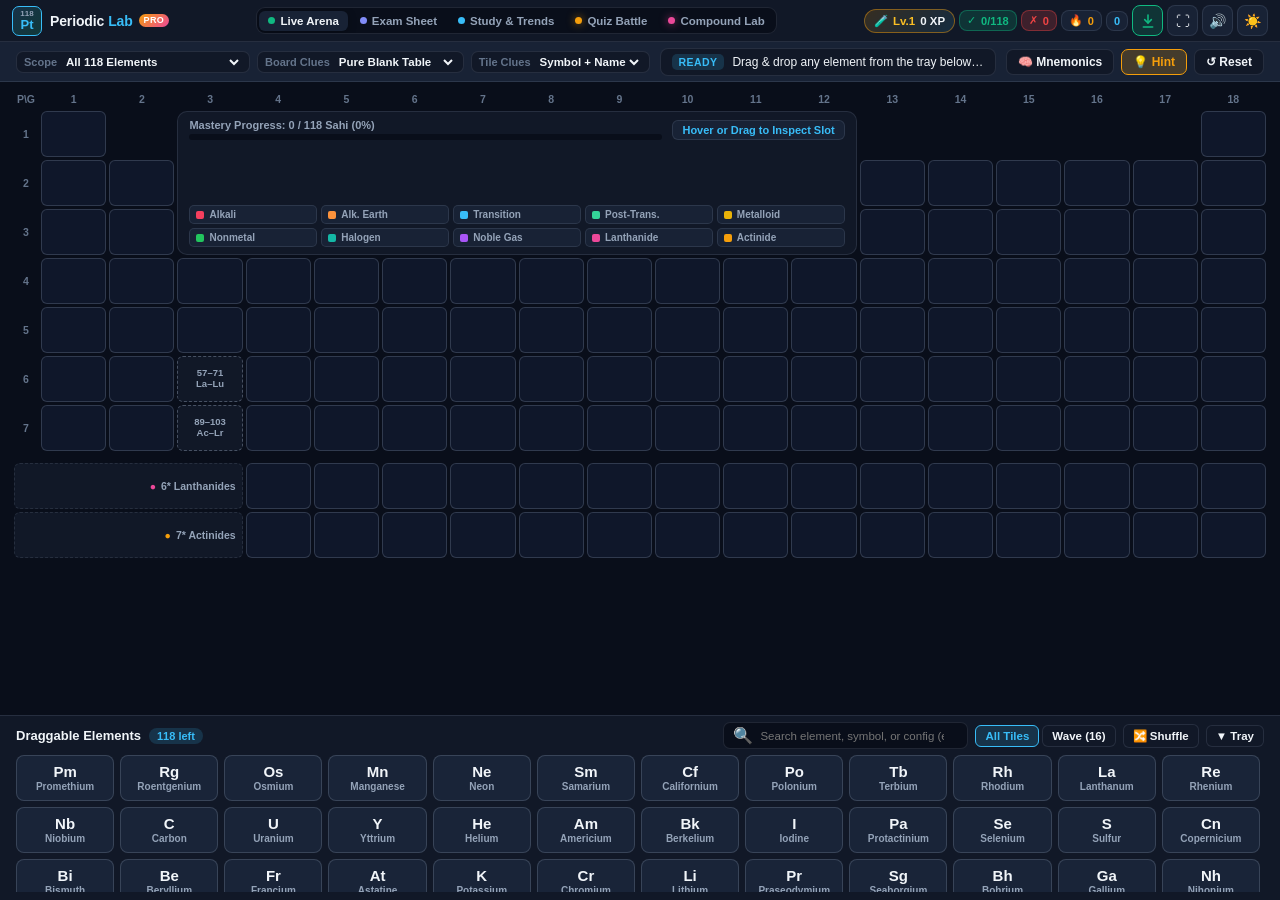
==== commit eea24426: "fix(ui): make topbar & Periodic Lab PRO logo compact single-row across all widths Co-authored-by: ar" ====
--- a/index.html
+++ b/index.html
@@ -69,7 +69,6 @@
         </div>
         <div class="brand-copy">
           <h1>Periodic <span>Lab</span> <em class="pro-tag-mini">PRO</em></h1>
-          <p>118 Elements · Quiz Battle · Trends &amp; Compound Lab</p>
         </div>
       </div>
 
--- a/css/style.css
+++ b/css/style.css
@@ -140,29 +140,31 @@
   -webkit-overflow-scrolling: touch;
 }
 
-/* Top Bar */
+/* Top Bar — Ultra-compact single-row Pro header */
 .topbar {
   display: flex;
   align-items: center;
   justify-content: space-between;
-  gap: 12px;
-  padding: 6px 16px;
+  gap: 8px;
+  padding: 4px 12px;
   background: var(--bg-surface);
   border-bottom: 1px solid var(--border-subtle);
   flex-shrink: 0;
-  min-height: 50px;
+  min-height: 42px;
 }
 
 .brand {
   display: flex;
   align-items: center;
-  gap: 10px;
+  gap: 8px;
+  flex-shrink: 0;
+  white-space: nowrap;
 }
 
 .brand-icon {
-  width: 36px;
-  height: 36px;
-  border-radius: 8px;
+  width: 30px;
+  height: 30px;
+  border-radius: 7px;
   background: linear-gradient(135deg, var(--accent-soft), rgba(16, 185, 129, 0.2));
   border: 1px solid var(--accent);
   display: flex;
@@ -174,22 +176,32 @@
 }
 
 .brand-icon .atom-z {
-  font-size: 9px;
+  font-size: 8px;
   color: var(--text-secondary);
   font-weight: 700;
 }
 
 .brand-icon .atom-sym {
-  font-size: 15px;
+  font-size: 13px;
   font-weight: 800;
   color: var(--accent);
 }
 
+.brand-copy {
+  display: flex;
+  align-items: center;
+  white-space: nowrap;
+}
+
 .brand-copy h1 {
   margin: 0;
-  font-size: 15px;
+  font-size: 14px;
   font-weight: 800;
   letter-spacing: -0.01em;
+  white-space: nowrap;
+  display: inline-flex;
+  align-items: center;
+  gap: 4px;
 }
 
 .brand-copy h1 span {
@@ -197,36 +209,43 @@
 }
 
 .brand-copy p {
-  margin: 1px 0 0;
-  font-size: 11px;
-  color: var(--text-secondary);
+  display: none;
 }
 
 /* Mode Tabs */
 .mode-tabs {
   display: flex;
   align-items: center;
-  gap: 4px;
+  gap: 3px;
   background: var(--bg-app);
-  padding: 3px;
-  border-radius: 10px;
+  padding: 2.5px;
+  border-radius: 9px;
   border: 1px solid var(--border-subtle);
+  overflow-x: auto;
+  scrollbar-width: none;
+  min-width: 0;
+  max-width: 100%;
+}
+
+.mode-tabs::-webkit-scrollbar {
+  display: none;
 }
 
 .mode-tab {
   display: inline-flex;
   align-items: center;
-  gap: 6px;
-  padding: 5px 12px;
-  font-size: 12px;
+  gap: 5px;
+  padding: 4px 9px;
+  font-size: 11.5px;
   font-weight: 600;
   border: none;
-  border-radius: 7px;
+  border-radius: 6px;
   background: transparent;
   color: var(--text-secondary);
   cursor: pointer;
   transition: all 0.16s ease;
   white-space: nowrap;
+  flex-shrink: 0;
 }
 
 .mode-tab:hover {
@@ -253,6 +272,7 @@
   display: flex;
   align-items: center;
   gap: 6px;
+  flex-shrink: 0;
 }
 
 .stat-pill {
--- a/css/pro-lab.css
+++ b/css/pro-lab.css
@@ -108,15 +108,45 @@
 /* 2. Top-Bar Pro Badges, Mode Dots & XP Profile Pill */
 .pro-tag-mini {
   display: inline-block;
-  font-size: 9.5px;
+  font-style: normal;
+  font-size: 9px;
   font-weight: 800;
-  padding: 1px 6px;
-  margin-left: 5px;
-  border-radius: 999px;
-  vertical-align: middle;
+  padding: 1px 5px;
+  margin-left: 2px;
+  border-radius: 999px;
   background: linear-gradient(135deg, #f59e0b, #ec4899);
   color: #fff;
-  letter-spacing: 0.05em;
+  letter-spacing: 0.04em;
+  line-height: 1.3;
+  flex-shrink: 0;
+}
+
+@media (max-width: 1380px) {
+  .stat-pill .stat-label,
+  .timer-pill {
+    display: none;
+  }
+  .stats-bar {
+    gap: 4px;
+    flex-shrink: 0;
+  }
+  .stat-pill {
+    padding: 3px 7px;
+    font-size: 11px;
+  }
+  .xp-profile-btn {
+    padding: 3px 7px;
+    font-size: 11px;
+  }
+}
+
+@media (max-width: 960px) {
+  .brand-copy h1 {
+    font-size: 12.5px;
+  }
+  .xp-profile-btn span:last-child {
+    display: none;
+  }
 }
 
 .mode-tab .quiz-dot { background: #f59e0b; box-shadow: 0 0 8px rgba(245, 158, 11, 0.65); }
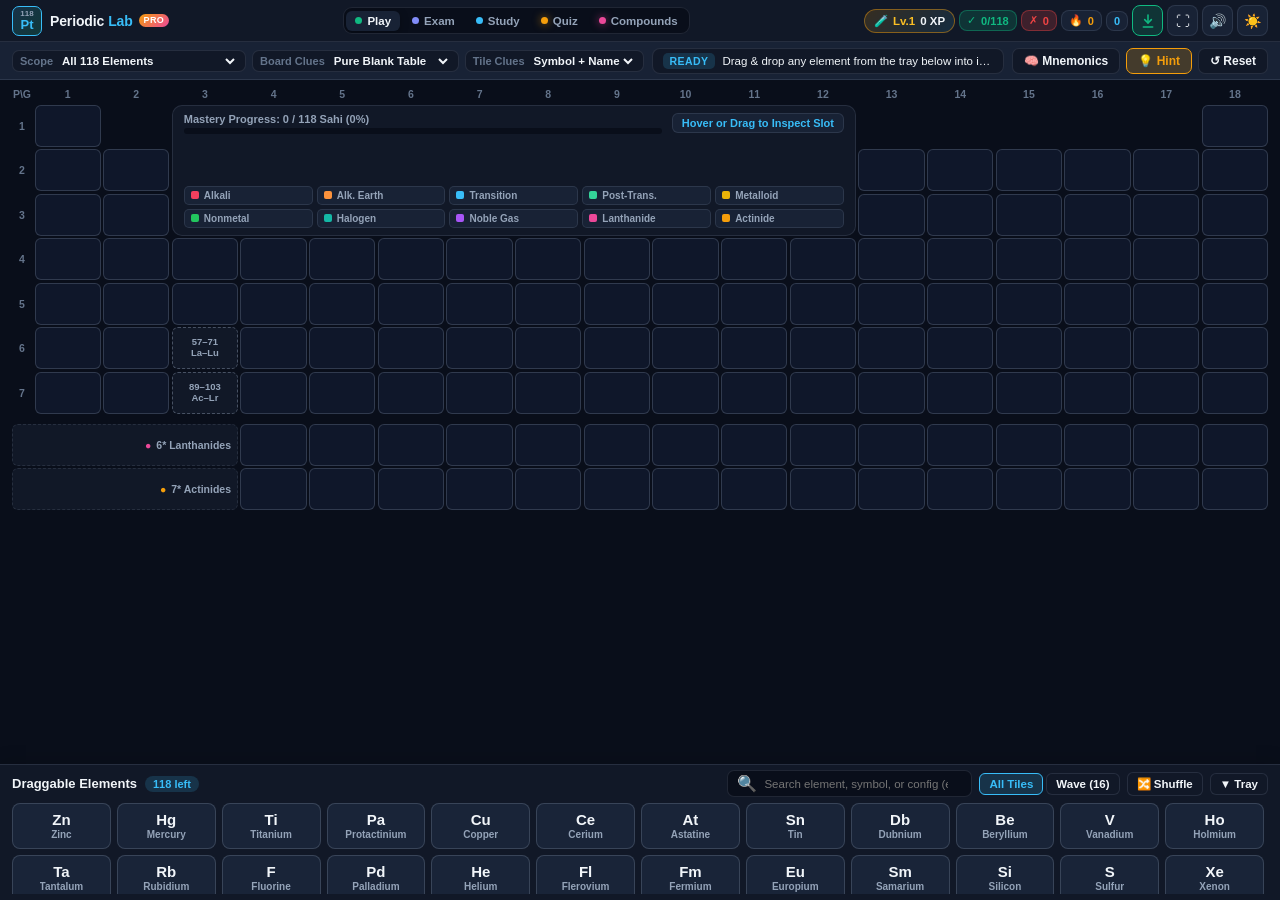
==== commit d7c367a2: "fix(ui): clean spacing, crisp light/dark slot contrast, compact 5-tab bar, 18-col fit & sleek dock C" ====
--- a/index.html
+++ b/index.html
@@ -72,22 +72,22 @@
         </div>
       </div>
 
-      <!-- 5-Module Pro Mode Switcher -->
+      <!-- 5-Module Pro Mode Switcher (Compact single-word labels so all 5 fit everywhere!) -->
       <nav class="mode-tabs" role="tablist" aria-label="App Modules">
-        <button class="mode-tab active" data-mode="live" role="tab" aria-selected="true" title="Drag &amp; Drop Blank Periodic Table with live Sahi/Galat check">
-          <span class="dot live-dot"></span> Live Arena
-        </button>
-        <button class="mode-tab" data-mode="exam" role="tab" aria-selected="false" title="Fill blank table freely first, then grade complete Exam Sheet">
-          <span class="dot exam-dot"></span> Exam Sheet
-        </button>
-        <button class="mode-tab" data-mode="study" role="tab" aria-selected="false" title="3D Bohr Models, Temperature Simulator &amp; Periodic Trends Heatmaps">
-          <span class="dot study-dot"></span> Study &amp; Trends
-        </button>
-        <button class="mode-tab" data-mode="quiz" role="tab" aria-selected="false" title="Rapid-fire JEE / NEET / NCERT Chemistry MCQ Battle">
-          <span class="dot quiz-dot"></span> Quiz Battle
-        </button>
-        <button class="mode-tab" data-mode="lab" role="tab" aria-selected="false" title="Chemical Formula Molar Mass Calculator &amp; Famous NCERT Compounds Lab">
-          <span class="dot lab-dot"></span> Compound Lab
+        <button class="mode-tab active" data-mode="live" role="tab" aria-selected="true" title="Live Drag &amp; Drop Sahi/Galat Arena">
+          <span class="dot live-dot"></span> Play
+        </button>
+        <button class="mode-tab" data-mode="exam" role="tab" aria-selected="false" title="Fill Blank Periodic Table &amp; Grade Complete Exam Sheet">
+          <span class="dot exam-dot"></span> Exam
+        </button>
+        <button class="mode-tab" data-mode="study" role="tab" aria-selected="false" title="3D Bohr Shells, Phase Simulator &amp; Periodic Trends Heatmaps">
+          <span class="dot study-dot"></span> Study
+        </button>
+        <button class="mode-tab" data-mode="quiz" role="tab" aria-selected="false" title="Rapid JEE / NEET / NCERT Chemistry MCQ Battle">
+          <span class="dot quiz-dot"></span> Quiz
+        </button>
+        <button class="mode-tab" data-mode="lab" role="tab" aria-selected="false" title="Molar Mass Calculator &amp; 24 Famous NCERT Compounds Lab">
+          <span class="dot lab-dot"></span> Compounds
         </button>
       </nav>
 
--- a/css/style.css
+++ b/css/style.css
@@ -38,12 +38,12 @@
 }
 
 [data-theme="light"] {
-  --bg-app: #f1f5f9;
+  --bg-app: #edf2f7;
   --bg-surface: #ffffff;
-  --bg-elevated: #f8fafc;
-  --bg-slot: #ffffff;
+  --bg-elevated: #f1f5f9;
+  --bg-slot: #f8fafc;
   --bg-slot-hover: #e0f2fe;
-  --bg-slot-locked: rgba(226, 232, 240, 0.55);
+  --bg-slot-locked: rgba(203, 213, 225, 0.55);
   --bg-tile: #ffffff;
   --bg-tile-hover: #f0f9ff;
 
@@ -51,23 +51,23 @@
   --text-secondary: #475569;
   --text-muted: #64748b;
 
-  --border-subtle: rgba(15, 23, 42, 0.1);
-  --border-slot: rgba(15, 23, 42, 0.22);
-  --border-strong: rgba(15, 23, 42, 0.38);
+  --border-subtle: rgba(15, 23, 42, 0.13);
+  --border-slot: #cbd5e1;
+  --border-strong: #94a3b8;
 
   --accent: #0284c7;
-  --accent-soft: rgba(2, 132, 199, 0.13);
+  --accent-soft: rgba(2, 132, 199, 0.14);
   --correct: #059669;
-  --correct-soft: rgba(5, 150, 105, 0.15);
+  --correct-soft: rgba(5, 150, 105, 0.14);
   --wrong: #dc2626;
-  --wrong-soft: rgba(220, 38, 38, 0.15);
-  --warning: #d97706;
-  --warning-soft: rgba(217, 119, 6, 0.16);
+  --wrong-soft: rgba(220, 38, 38, 0.13);
+  --warning: #b45309;
+  --warning-soft: rgba(245, 158, 11, 0.16);
   --exam: #4f46e5;
-  --exam-soft: rgba(79, 70, 229, 0.14);
-
-  --shadow-sm: 0 2px 6px rgba(15, 23, 42, 0.08);
-  --shadow-lg: 0 20px 45px rgba(15, 23, 42, 0.18);
+  --exam-soft: rgba(79, 70, 229, 0.13);
+
+  --shadow-sm: 0 1px 4px rgba(15, 23, 42, 0.08);
+  --shadow-lg: 0 18px 42px rgba(15, 23, 42, 0.18);
 }
 
 :root {
@@ -364,20 +364,21 @@
   display: flex;
   align-items: center;
   justify-content: space-between;
-  gap: 10px;
-  padding: 5px 16px;
+  flex-wrap: wrap;
+  gap: 6px 8px;
+  padding: 5px 12px;
   background: var(--bg-elevated);
   border-bottom: 1px solid var(--border-subtle);
   flex-shrink: 0;
-  min-height: 40px;
+  min-height: 38px;
 }
 
 .controls-left,
 .controls-right {
   display: flex;
   align-items: center;
-  gap: 7px;
-  flex-shrink: 0;
+  flex-wrap: wrap;
+  gap: 6px;
 }
 
 .compact-select {
@@ -456,14 +457,14 @@
 
 /* Live Sahi / Galat Feedback Banner */
 .feedback-banner {
-  flex: 1;
+  flex: 1 1 250px;
   min-width: 0;
   display: flex;
   align-items: center;
-  gap: 8px;
-  padding: 5px 11px;
+  gap: 7px;
+  padding: 4px 10px;
   border-radius: 8px;
-  font-size: 12px;
+  font-size: 11.5px;
   border: 1px solid var(--border-subtle);
   background: var(--bg-surface);
   transition: background 0.2s ease, border-color 0.2s ease;
@@ -575,7 +576,7 @@
   flex: 1 0 auto;
   display: block;
   width: 100%;
-  padding: 8px 14px 10px;
+  padding: 6px 12px 8px;
   overflow-x: auto;
   overflow-y: visible;
   -webkit-overflow-scrolling: touch;
@@ -589,16 +590,16 @@
 
 .periodic-grid {
   width: 100%;
-  max-width: 1460px;
+  max-width: 1480px;
   margin: 0 auto;
   display: grid;
-  grid-template-columns: 24px repeat(18, minmax(44px, 1fr));
+  grid-template-columns: 20px repeat(18, minmax(35px, 1fr));
   grid-template-rows:
-    18px
-    repeat(7, minmax(38px, 46px))
-    6px
-    repeat(2, minmax(38px, 46px));
-  gap: 3px;
+    16px
+    repeat(7, minmax(36px, 42px))
+    5px
+    repeat(2, minmax(36px, 42px));
+  gap: 2.5px;
   user-select: none;
   touch-action: pan-x pan-y;
 }
@@ -964,12 +965,13 @@
   bottom: 0;
   z-index: 25;
   flex: 0 0 auto;
-  height: 185px;
+  height: 136px;
   display: flex;
   flex-direction: column;
   background: var(--bg-surface);
   border-top: 1px solid var(--border-subtle);
-  padding: 6px 16px calc(8px + env(safe-area-inset-bottom, 0px));
+  box-shadow: 0 -4px 16px rgba(0, 0, 0, 0.12);
+  padding: 5px 12px calc(6px + env(safe-area-inset-bottom, 0px));
 }
 
 .tray-dock.collapsed {
@@ -1247,11 +1249,16 @@
 }
 
 /* Element Inspector Modal */
+.inspector-card {
+  max-width: 760px;
+  padding: 18px 20px;
+}
+
 .inspector-grid {
   display: grid;
-  grid-template-columns: 230px 1fr;
-  gap: 22px;
-  align-items: center;
+  grid-template-columns: 210px 1fr;
+  gap: 18px;
+  align-items: start;
 }
 
 .bohr-panel {
@@ -1353,8 +1360,8 @@
 .specs-grid {
   margin: 0;
   display: grid;
-  grid-template-columns: repeat(2, minmax(0, 1fr));
-  gap: 8px;
+  grid-template-columns: repeat(3, minmax(0, 1fr));
+  gap: 6px;
 }
 
 .specs-grid div {
